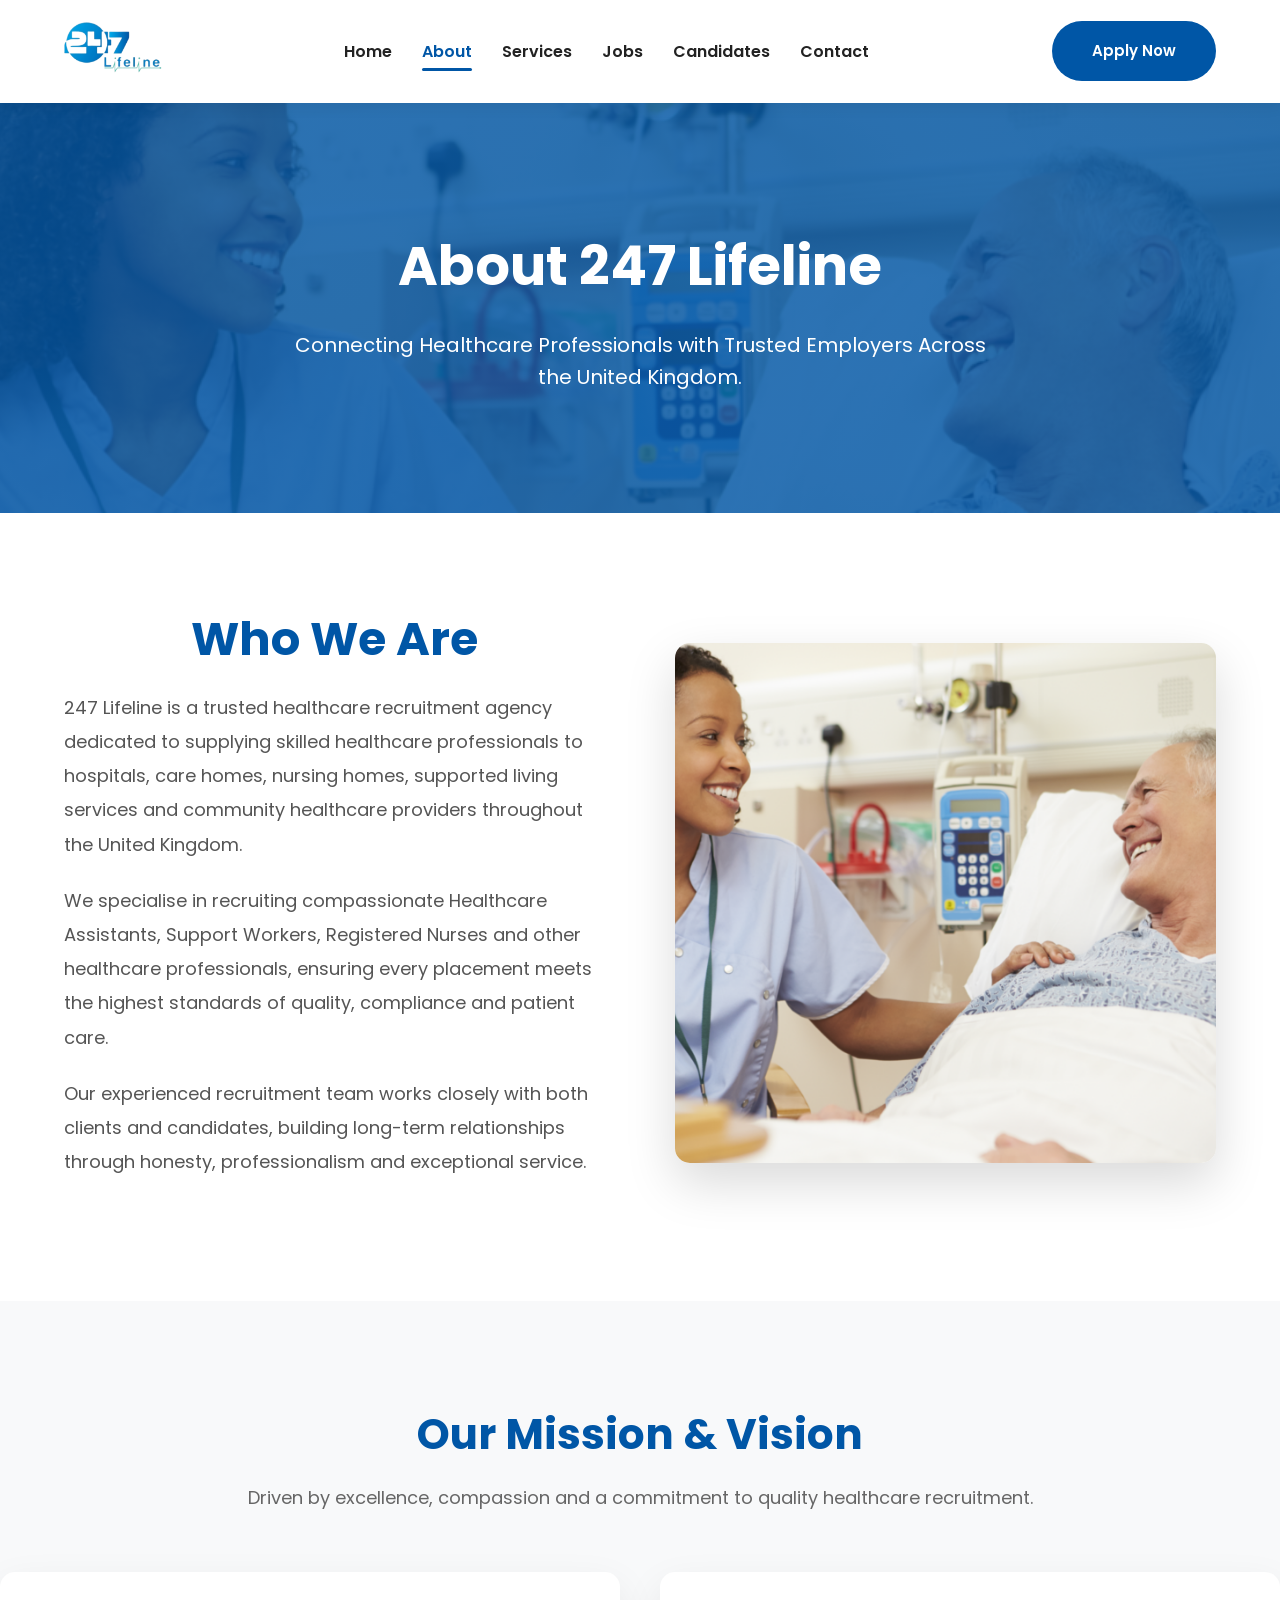
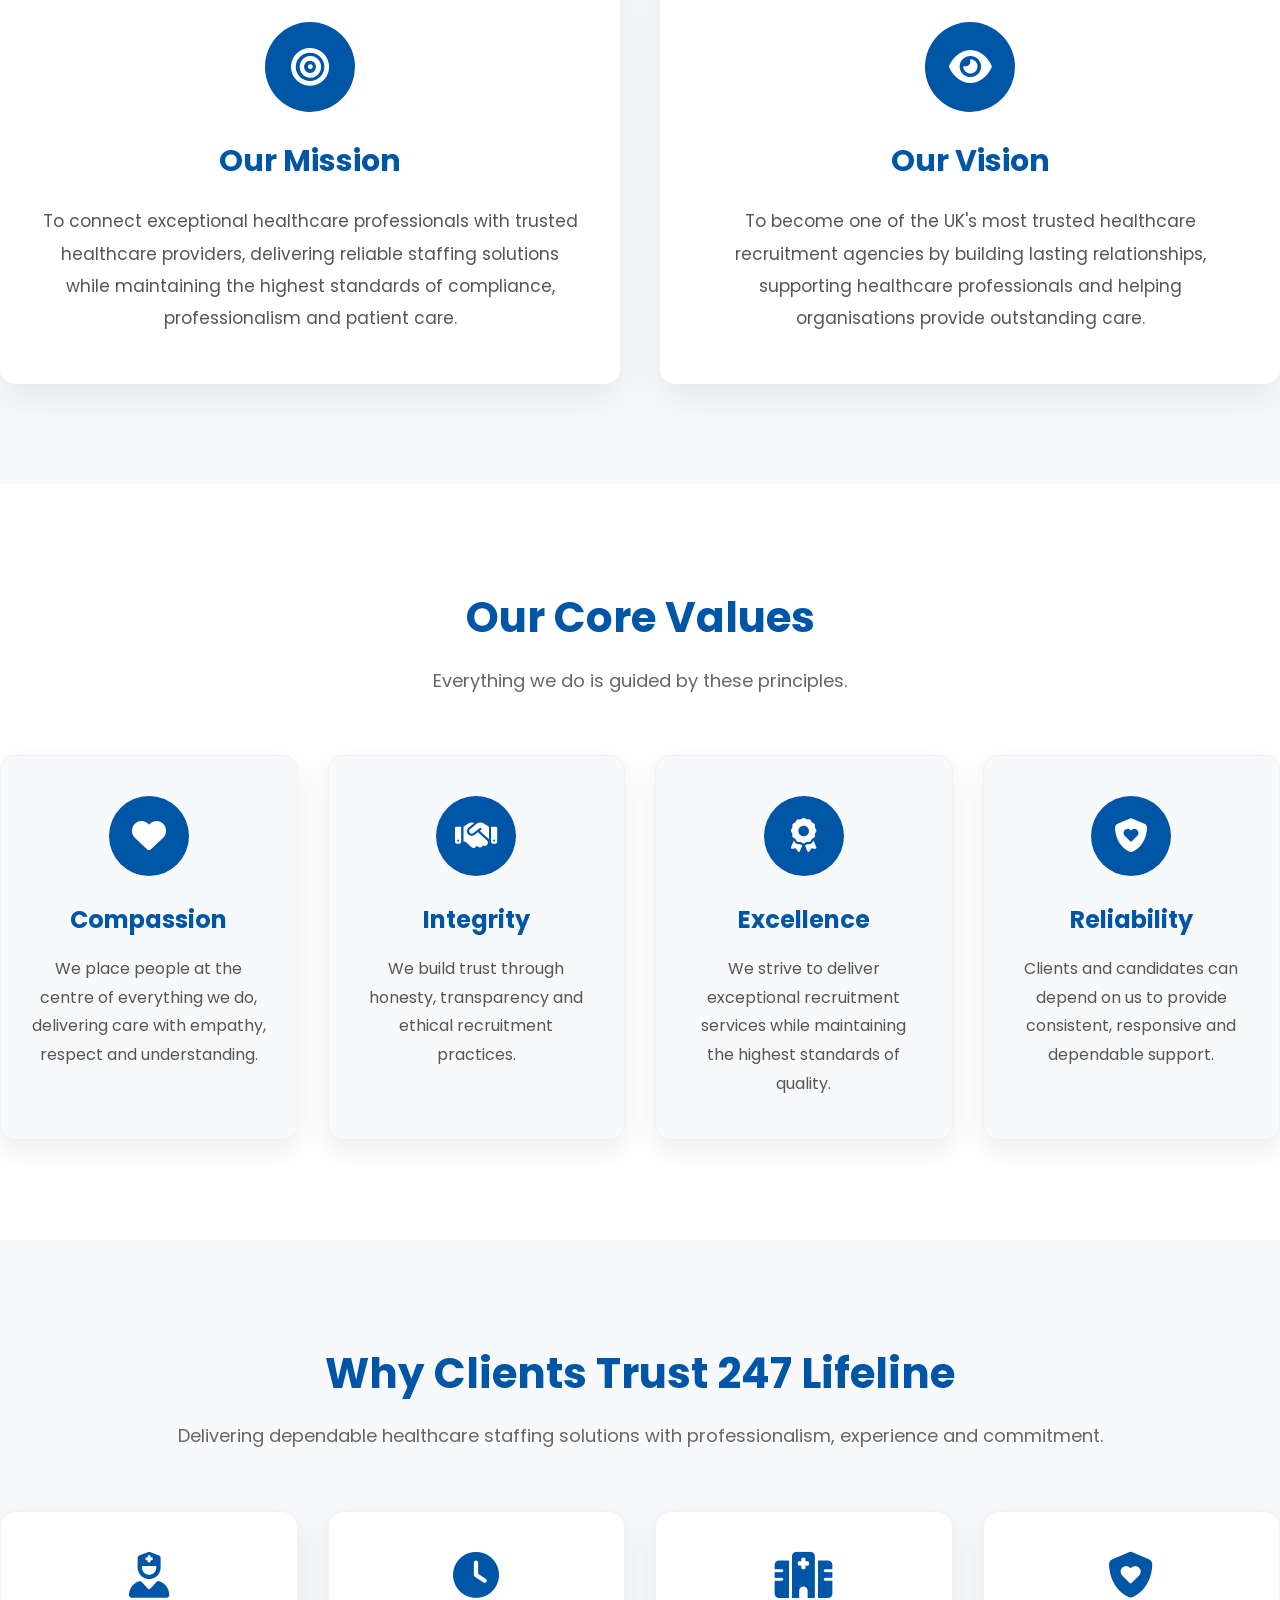
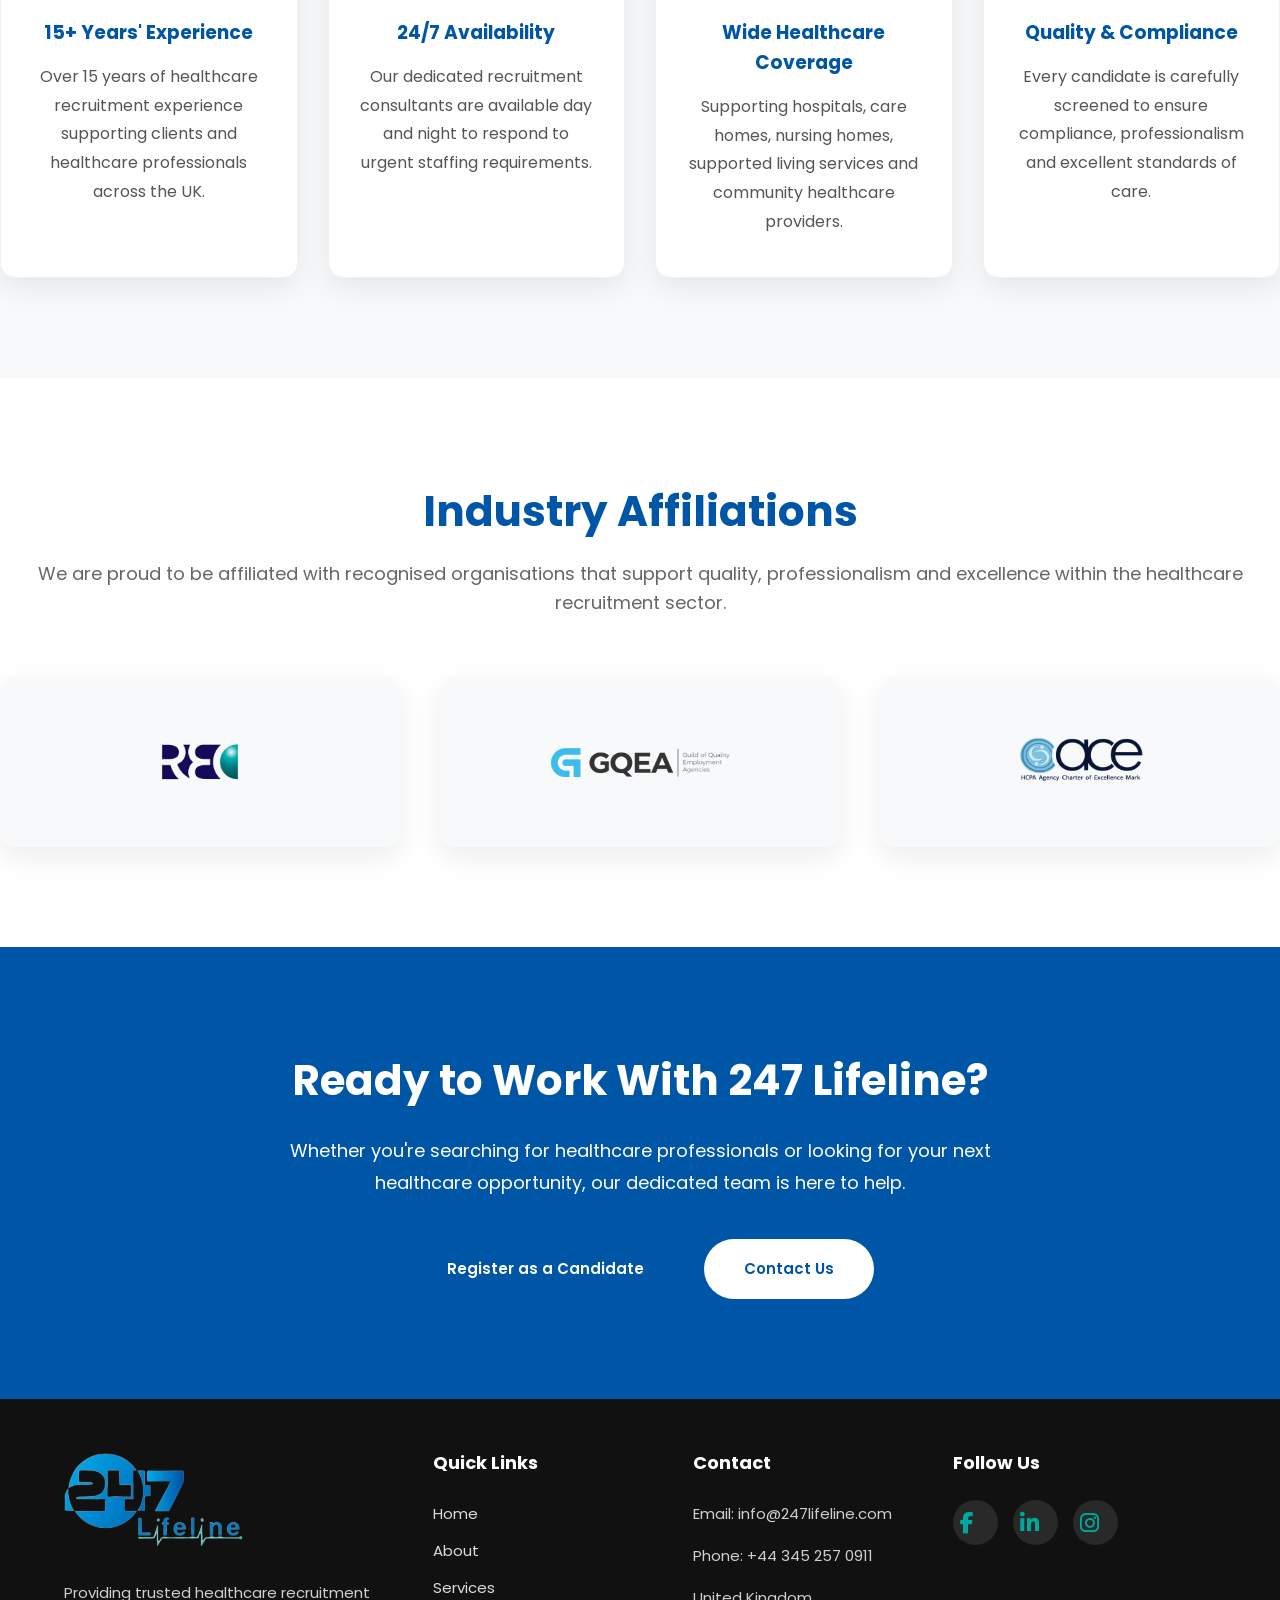
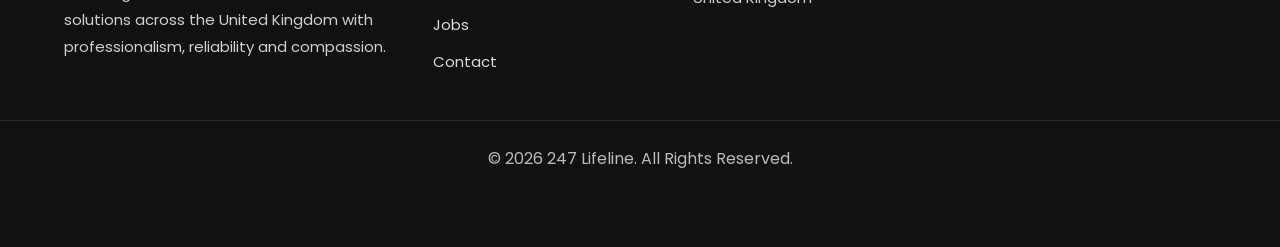
==== about.html @ 31c0582e "Load navigation and scroll animations on About page" ====
<!DOCTYPE html>
<html lang="en">

<head>

    <meta charset="UTF-8">

    <meta name="viewport" content="width=device-width, initial-scale=1.0">

    <title>About Us | 247 Lifeline</title>

    <link rel="preconnect" href="https://fonts.googleapis.com">

    <link rel="preconnect" href="https://fonts.gstatic.com" crossorigin>

    <link href="https://fonts.googleapis.com/css2?family=Poppins:wght@300;400;500;600;700;800&display=swap" rel="stylesheet">

    <link rel="stylesheet"
    href="https://cdnjs.cloudflare.com/ajax/libs/font-awesome/6.7.2/css/all.min.css">

    <link rel="stylesheet" href="CSS/style.css">

</head>

<body>

<header>

    <nav class="navbar">

        <div class="logo">
            <a href="index.html">
                <img src="Images/247 Lifeline logo.png" alt="247 Lifeline Logo">
            </a>
        </div>

        <ul class="nav-links">

    <li><a href="index.html">Home</a></li>

    <li><a href="about.html" class="active">About</a></li>

    <li><a href="services.html">Services</a></li>

    <li><a href="jobs.html">Jobs</a></li>

    <li><a href="candidate-registration.html">Candidates</a></li>

    <li><a href="contact.html">Contact</a></li>

</ul>

        <a href="candidate-registration.html" class="btn">

            Apply Now

        </a>

    </nav>

</header>
<!-- PAGE BANNER -->

    <section class="page-banner about-fixed-banner">

        <div class="container">

            <h1 class="reveal-text">About 247 Lifeline</h1>

<p class="reveal-text">
    Connecting Healthcare Professionals with Trusted Employers Across the United Kingdom.
</p>

        </div>

    </section>
    <!-- ==========================================
     WHO WE ARE
========================================== -->

<section id="who-we-are">

    <div class="container about-container">

        <div class="about-text reveal-left">

            <h2 class="section-title reveal-text">Who We Are</h2>

            <p>

                247 Lifeline is a trusted healthcare recruitment agency dedicated to supplying skilled healthcare professionals to hospitals, care homes, nursing homes, supported living services and community healthcare providers throughout the United Kingdom.

            </p>

            <p>

                We specialise in recruiting compassionate Healthcare Assistants, Support Workers, Registered Nurses and other healthcare professionals, ensuring every placement meets the highest standards of quality, compliance and patient care.

            </p>

            <p>

                Our experienced recruitment team works closely with both clients and candidates, building long-term relationships through honesty, professionalism and exceptional service.

            </p>

        </div>

        <div class="about-image reveal-right">

            <img src="Images/about.jpg" alt="Healthcare Team">

        </div>

    </div>

</section>
<!-- ==========================================
     MISSION & VISION
========================================== -->

<section id="mission-vision">

    <div class="container">

        <h2 class="section-title reveal-text">Our Mission & Vision</h2>

        <p class="section-subtitle">

            Driven by excellence, compassion and a commitment to quality healthcare recruitment.

        </p>

        <div class="mission-grid">

            <div class="mission-card reveal-card">

                <div class="mission-icon">
                    <i class="fa-solid fa-bullseye"></i>
                </div>

                <h3>Our Mission</h3>

                <p>

                    To connect exceptional healthcare professionals with trusted healthcare providers, delivering reliable staffing solutions while maintaining the highest standards of compliance, professionalism and patient care.

                </p>

            </div>

            <div class="mission-card reveal-card">

                <div class="mission-icon">
                    <i class="fa-solid fa-eye"></i>
                </div>

                <h3>Our Vision</h3>

                <p>

                    To become one of the UK's most trusted healthcare recruitment agencies by building lasting relationships, supporting healthcare professionals and helping organisations provide outstanding care.

                </p>

            </div>

        </div>

    </div>

</section>
<!-- ==========================================
     CORE VALUES
========================================== -->

<section id="core-values">

    <div class="container">

        <h2 class="section-title reveal-text">Our Core Values</h2>

        <p class="section-subtitle reveal-text">

            Everything we do is guided by these principles.

        </p>

        <div class="values-grid">

            <div class="value-card reveal-card">

                <div class="value-icon">
                    <i class="fa-solid fa-heart"></i>
                </div>

                <h3>Compassion</h3>

                <p>

                    We place people at the centre of everything we do, delivering care with empathy, respect and understanding.

                </p>

            </div>

            <div class="value-card reveal-card">

                <div class="value-icon">
                    <i class="fa-solid fa-handshake"></i>
                </div>

                <h3>Integrity</h3>

                <p>

                    We build trust through honesty, transparency and ethical recruitment practices.

                </p>

            </div>

            <div class="value-card reveal-card">

                <div class="value-icon">
                    <i class="fa-solid fa-award"></i>
                </div>

                <h3>Excellence</h3>

                <p>

                    We strive to deliver exceptional recruitment services while maintaining the highest standards of quality.

                </p>

            </div>

            <div class="value-card reveal-card">

                <div class="value-icon">
                    <i class="fa-solid fa-shield-heart"></i>
                </div>

                <h3>Reliability</h3>

                <p>

                    Clients and candidates can depend on us to provide consistent, responsive and dependable support.

                </p>

            </div>

        </div>

    </div>

</section>
<!-- ==========================================
     WHY CLIENTS TRUST US
========================================== -->

<section id="why-trust-us">

    <div class="container">

        <h2 class="section-title reveal-text">

            Why Clients Trust 247 Lifeline

        </h2>

        <p class="section-subtitle reveal-text">

            Delivering dependable healthcare staffing solutions with professionalism, experience and commitment.

        </p>

        <div class="trust-grid">

            <div class="trust-card reveal-card">

                <i class="fa-solid fa-user-nurse"></i>

                <h3>15+ Years' Experience</h3>

                <p>

                    Over 15 years of healthcare recruitment experience supporting clients and healthcare professionals across the UK.

                </p>

            </div>

            <div class="trust-card reveal-card">

                <i class="fa-solid fa-clock"></i>

                <h3>24/7 Availability</h3>

                <p>

                    Our dedicated recruitment consultants are available day and night to respond to urgent staffing requirements.

                </p>

            </div>

            <div class="trust-card reveal-card">

                <i class="fa-solid fa-hospital"></i>

                <h3>Wide Healthcare Coverage</h3>

                <p>

                    Supporting hospitals, care homes, nursing homes, supported living services and community healthcare providers.

                </p>

            </div>

            <div class="trust-card reveal-card">

                <i class="fa-solid fa-shield-heart"></i>

                <h3>Quality & Compliance</h3>

                <p>

                    Every candidate is carefully screened to ensure compliance, professionalism and excellent standards of care.

                </p>

            </div>

        </div>

    </div>

</section>
<!-- ==========================================
     INDUSTRY AFFILIATIONS
========================================== -->

<section id="affiliations">

    <div class="container">

        <h2 class="section-title reveal-text">

            Industry Affiliations

        </h2>

        <p class="section-subtitle">

            We are proud to be affiliated with recognised organisations that support quality, professionalism and excellence within the healthcare recruitment sector.

        </p>

        <div class="affiliation-grid">

            <div class="affiliation-card reveal-card">

                <img src="Images/affiliations/reco.png" alt="RECO">

            </div>

            <div class="affiliation-card reveal-card">

                <img src="Images/affiliations/gqea.png" alt="GQEA">

            </div>

            <div class="affiliation-card reveal-card">

                <img src="Images/affiliations/ace.png" alt="HCPA ACE">

            </div>

        </div>

    </div>

</section>
<!-- ==========================================
     CALL TO ACTION
========================================== -->

<section id="about-cta">

    <div class="container">

        <h2>

            Ready to Work With 247 Lifeline?

        </h2>

        <p>

            Whether you're searching for healthcare professionals or looking for your next healthcare opportunity, our dedicated team is here to help.

        </p>

        <div class="cta-buttons">

            <a href="candidate-registration.html" class="btn">

                Register as a Candidate

            </a>

            <a href="contact.html" class="btn btn-secondary">

                Contact Us

            </a>

        </div>

    </div>

</section>
<!-- ==========================================
     FOOTER
========================================== -->

<footer>

    <div class="container footer-grid">

        <div>

            <img src="Images/247 Lifeline logo.png"
                 alt="247 Lifeline Logo"
                 class="footer-logo">

            <p>

                Providing trusted healthcare recruitment solutions across the United Kingdom with professionalism, reliability and compassion.

            </p>

        </div>

        <div>

            <h3>Quick Links</h3>

            <ul>

                <li><a href="index.html">Home</a></li>

                <li><a href="about.html">About</a></li>

                <li><a href="services.html">Services</a></li>

                <li><a href="jobs.html">Jobs</a></li>

                <li><a href="contact.html">Contact</a></li>

            </ul>

        </div>

        <div>

            <h3>Contact</h3>

            <p>Email: info@247lifeline.com</p>

            <p>Phone: +44 345 257 0911</p>

            <p>United Kingdom</p>

        </div>

        <div>

            <h3>Follow Us</h3>

            <div class="social-links">

                <a href="#"><i class="fab fa-facebook-f"></i></a>

                <a href="#"><i class="fab fa-linkedin-in"></i></a>

                <a href="#"><i class="fab fa-instagram"></i></a>

            </div>

        </div>

    </div>

    <div class="copyright">

        © 2026 247 Lifeline. All Rights Reserved.

    </div>

</footer>

<script src="JS/main.js"></script>
<script src="JS/scroll-animation.js"></script>

</body>

</html>
---- CSS/style.css ----
/* ==========================================
   COLOUR VARIABLES
========================================== */

:root {

    --primary: #0056A6;

    --secondary: #00A99D;

    --dark: #222222;

    --text: #555555;

    --light: #f8f9fa;

    --white: #ffffff;

}/* ===========================
   RESET
=========================== */

*{
    margin:0;
    padding:0;
    box-sizing:border-box;
}

body {

    font-family: 'Poppins', sans-serif;

    background: var(--light);

    color: var(--dark);

    line-height: 1.6;

}

a{

    text-decoration:none;

}

ul{

    list-style:none;

}

img{

    max-width:100%;

}
*{

    transition:
        background .25s,
        color .25s,
        border-color .25s;

}
/* ==========================================
   NAVIGATION
========================================== */

header{

    position:sticky;

    top:0;

    left:0;

    width:100%;

    background:white;

    z-index:9999;

    box-shadow:0 2px 15px rgba(0,0,0,.08);

}

.navbar{

    width:90%;
    max-width:1200px;
    margin:auto;

    display:flex;
    align-items:center;

    padding:20px 0;

}

.logo img {
    height: 55px;
    width: auto;
}
.menu-toggle{
    display:none;
    width:44px;
    height:44px;
    padding:8px;
    border:none;
    background:transparent;
    cursor:pointer;
}

.menu-toggle span{
    display:block;
    width:100%;
    height:3px;
    margin:6px 0;
    background:var(--primary);
    border-radius:20px;
    transition:.3s;
}

.nav-links{

    display:flex;
    gap:30px;

    list-style:none;

    margin-left:auto;
    margin-right:auto;

}

.nav-links a{

    position:relative;

    text-decoration:none;

    color:var(--dark);

    font-weight:600;

    transition:.3s;

}.nav-links a::after{

    content:"";

    position:absolute;

    left:0;

    bottom:-8px;

    width:0;

    height:3px;

    background:var(--primary);

    transition:.3s;

    border-radius:20px;

}

.nav-links a:hover::after{

    width:100%;

}

.nav-links a:hover{

    color:var(--primary);

}

.btn{

    display:inline-flex;

    align-items:center;

    justify-content:center;

    gap:8px;

    background:var(--primary);

    color:#fff;

    padding:18px 40px;

    min-width:150px;

    border:none;

    border-radius:50px;

    font-size:15px;

    font-weight:600;

    cursor:pointer;

    transition:.3s ease;

}

.btn:hover{

    transform:translateY(-3px);

    box-shadow:0 10px 20px rgba(0,0,0,.15);

}

.btn:hover {
    background: #003f7d;
}

/* Secondary Button */
.btn-secondary {
    background: white;
    color: #0056A6;
}

.btn-secondary:hover {
    background: #f2f2f2;
}

/* ==========================================
   HERO SLIDER
========================================== */

#hero{

    position:relative;

    height:90vh;

    overflow:hidden;

    display:flex;

    justify-content:center;

    align-items:center;

    text-align:center;

}

.hero-slider{

    position:absolute;

    inset:0;

}

.slide{

    position:absolute;

    inset:0;

    background-size:cover;

    background-position:center;

    opacity:0;

    transition:opacity 2s ease-in-out;

    transform:scale(1);

    animation:zoom 20s linear infinite;

}

.slide.active{

    opacity:1;

}

.hero-overlay{

    position:absolute;

    inset:0;

    background:rgba(0,86,166,.65);

    z-index:1;

}

.hero-content{
    position:relative;
    z-index:2;
    color:white;
    width:min(92%,1100px);
    text-align:center;
}
.hero-content p{

    max-width:760px;

    margin:0 auto 45px;

    font-size:1.35rem;

    line-height:1.8;

    color:rgba(255,255,255,.95);

    font-weight:400;

}

.hero-content h1{

    font-size:clamp(3.2rem,6vw,5.5rem);

    font-weight:800;

    line-height:1.08;

    letter-spacing:-2px;

    max-width:950px;

    margin:0 auto 28px;

    text-shadow:0 5px 20px rgba(0,0,0,.25);

}

@keyframes zoom{

    from{

        transform:scale(1);

    }

    to{

        transform:scale(1.08);

    }

}
/* ==========================================
   ABOUT SECTION
========================================== */

#about {

    padding: 100px 0;

    background: white;

}

.about-container{
    width:90%;
    max-width:1200px;
    margin:0 auto;

    display:grid;
    grid-template-columns:0.9fr 1.1fr;
    align-items:center;
    gap:70px;
}

.about-text{
    max-width:560px;
}

.about-text h2{
    font-size:clamp(2.4rem,4vw,3.5rem);
    line-height:1.15;
    margin-bottom:24px;
}

.about-text p{
    font-size:17px;
    line-height:1.85;
    margin-bottom:18px;
    color:var(--text);
}

.about-list{
    display:grid;
    grid-template-columns:1fr 1fr;
    gap:12px 24px;
    margin:28px 0 34px;
}

.about-list li{
    font-size:16px;
    margin:0;
}

.about-image img{
    width:100%;
    min-height:520px;
    object-fit:cover;
    border-radius:20px;
}

.about-text h2 {

    font-size: 42px;

    color: #0056A6;

    margin-bottom: 25px;

}

.about-text p {

    margin-bottom: 20px;

    font-size: 18px;

}

.about-list {

    margin: 30px 0;

}

.about-list li {

    margin-bottom: 15px;

    font-size: 18px;

}

.about-image {

    flex: 1;

}

.about-image img {

    width: 100%;

    border-radius: 12px;

    box-shadow: 0 10px 30px rgba(0,0,0,.15);

}section{

    padding:90px 0;

}
/* ==========================================
   SERVICES SECTION
========================================== */

#services {
    padding: 100px 0;
    background: #f8f9fa;
}

.section-title {
    text-align: center;
    font-size: 42px;
    color: #0056A6;
    margin-bottom: 15px;
}

.section-subtitle {
    text-align: center;
    margin-bottom: 60px;
    font-size: 18px;
    color: #666;
}

.services-grid {
    display: grid;
    grid-template-columns: repeat(3, 1fr);
    gap: 30px;
}

.service-card {
    background: white;
    padding: 40px 30px;
    border-radius: 12px;
    text-align: center;
    transition: .3s;
    box-shadow: 0 10px 30px rgba(0,0,0,.08);
}

.service-card:hover {
    transform: translateY(-8px);
    box-shadow: 0 20px 40px rgba(0,0,0,.15);
}

.service-icon {

    font-size: 48px;

    color: var(--primary);

    margin-bottom: 25px;

}

.service-card h3 {
    margin-bottom: 15px;
    color: #0056A6;
}

.service-card p {
    color: #666;
    line-height: 1.7;
}section{

    padding:90px 0;

}
/* ==========================================
   WHY CHOOSE US
========================================== */

#why-us {

    padding:100px 0;

    background-image:
        linear-gradient(
            rgba(0,86,166,.82),
            rgba(0,86,166,.82)
        ),
        url("../Images/hero5.jpg");

    background-size:cover;
    background-position:center;
    background-repeat:no-repeat;
    background-attachment:fixed;

}

.why-grid {

    display: grid;

    grid-template-columns: repeat(4, 1fr);

    gap: 40px;

}

.why-card {

    background: #f8f9fa;

    padding: 40px 30px;

    border-radius: 12px;

    text-align: center;

    transition: .3s;

}

.why-card:hover {

    transform: translateY(-8px);

    box-shadow: 0 10px 30px rgba(0,0,0,.10);

}

.why-icon {

    font-size: 45px;

    color: var(--primary);

    margin-bottom: 25px;

}

.why-card h3 {

    margin-bottom: 15px;

    color: #0056A6;

}

.why-card p {

    color: #666;

    line-height: 1.7;

}/* ==========================================
   LATEST JOBS
========================================== */

#jobs {

    padding: 120px 0;

    background: var(--light);

}

.jobs-grid {

    display: grid;

    grid-template-columns: repeat(3, 1fr);

    gap: 30px;

    margin-top: 60px;

}

.job-card {

    background: var(--white);

    padding: 35px;

    border-radius: 15px;

    box-shadow: 0 10px 30px rgba(248, 247, 247, 0.08);

    transition: .3s;

    display:flex;

    flex-direction:column;

    justify-content:space-between;

}

.job-card:hover {

    transform: translateY(-10px);

    box-shadow: 0 20px 40px rgba(0,0,0,.15);

}

.job-header {

    display: flex;

    justify-content: space-between;

    align-items: center;

    margin-bottom: 20px;

}

.job-header h3 {

    color: var(--primary);

}

.salary {

    background: var(--primary);

    color: white;

    padding: 8px 15px;

    border-radius: 30px;

    font-size: 14px;

    font-weight: 600;

}

.job-card p {

    margin: 15px 0;

    color: var(--text);

}

.job-card i {

    color: var(--primary);

    margin-right: 10px;

}

.job-card .btn {

    margin-top: 20px;

    display: inline-block;

}

.view-jobs {

    text-align: center;

    margin-top: 60px;

}/* ==========================================
   FOOTER
========================================== */

footer {

    background: #0B1F3A;

    color: white;

    padding-top: 80px;

}

.footer-grid {

    display: grid;

    grid-template-columns: 2fr 1fr 1fr 1fr;

    gap: 50px;

}

.footer-logo {

    width: 180px;

    margin-bottom: 20px;

}

.footer-grid h3 {

    margin-bottom: 20px;

    color: white;

}

.footer-grid p,
.footer-grid li {

    margin-bottom: 15px;

    color: rgba(255,255,255,.8);

}

.footer-grid ul {

    padding: 0;

}

.footer-grid a {

    color: rgba(255,255,255,.8);

    transition: .3s;

}

.footer-grid a:hover {

    color: white;

}

.footer-grid i {

    color: var(--secondary);

    margin-right: 10px;

}

.footer-bottom {

    margin-top: 60px;

    padding: 25px;

    text-align: center;

    border-top: 1px solid rgba(255,255,255,.15);

}/* ==========================================
   PAGE HEADER
========================================== */

.page-header{

    background:linear-gradient(
        rgba(0,86,166,.90),
        rgba(0,86,166,.90)
    ),
    url("../Images/hero.jpg");

    background-size:cover;

    background-position:center;

    color:white;

    text-align:center;

    padding:120px 0;

}

.page-header h1{

    font-size:54px;

    margin-bottom:20px;

}

.page-header p{

    font-size:20px;

}.required {

    color: red;

}
/* ==========================================
   RECRUITMENT PROCESS
========================================== */

#process{

    padding:100px 0;

    background-image:
        linear-gradient(
            rgba(0,86,166,.82),
            rgba(0,86,166,.82)
        ),
        url("../Images/hero4.jpg");

    background-size:cover;
    background-position:center;
    background-repeat:no-repeat;
    background-attachment:fixed;

}

.process-grid{

    display:grid;

    grid-template-columns:repeat(4,1fr);

    gap:30px;

    margin-top:35px;

}

.process-card{

    position:relative;

    background:#fff;

    padding:40px 30px;

    text-align:center;

    border-radius:15px;

    box-shadow:0 10px 30px rgba(0,0,0,.08);

    transition:.3s;

}

.process-card:hover{

    transform:translateY(-10px);

}

.process-number{

    width:50px;

    height:50px;

    background:var(--primary);

    color:white;

    border-radius:50%;

    display:flex;

    align-items:center;

    justify-content:center;

    font-weight:bold;

    margin:0 auto 20px;

}

.process-icon{

    font-size:50px;

    color:var(--primary);

    margin-bottom:20px;

}

.process-card h3{

    color:var(--primary);

    margin-bottom:15px;

}

.process-card p{

    color:#666;

    line-height:1.8;

}/* ==========================================
   COMPANY STATS
========================================== */

#stats{

    padding:100px 0;

    background:var(--primary);

}

.stats-grid{

    display:grid;

    grid-template-columns:repeat(4,1fr);

    gap:30px;

}

.stat-card{

    text-align:center;

    color:white;

}

.stat-icon{

    font-size:50px;

    margin-bottom:20px;

}

.stat-card h2{

    font-size:52px;

    margin-bottom:10px;

    font-weight:700;

}

.stat-card p{

    font-size:18px;

    opacity:.9;

}
/* ==========================================
   TESTIMONIALS
========================================== */


#testimonials{

    padding:100px 0;

    background:#eaf5ff;

}



.testimonial-grid{

    display:grid;

    grid-template-columns:repeat(3,1fr);

    gap:30px;

    margin-top:35px;

}



.testimonial-card{

    background:white;

    padding:40px 35px;

    border-radius:15px;

    box-shadow:0 10px 30px rgba(0,0,0,.08);

    position:relative;

}



.quote-icon{

    width:45px;

    height:45px;

    background:var(--primary);

    color:white;

    border-radius:50%;

    display:flex;

    align-items:center;

    justify-content:center;

    margin-bottom:25px;

}



.testimonial-card p{

    font-size:16px;

    color:#555;

    line-height:1.8;

    font-style:italic;

    margin-bottom:30px;

}



.testimonial-card h3{

    color:var(--primary);

    margin-bottom:5px;

}



.testimonial-card span{

    color:#777;

}
/* ==========================================
   TRUSTED PARTNERS
========================================== */

#partners{

    padding:100px 0;

    background:white;

}

.partners-grid{

    display:grid;

    grid-template-columns:repeat(3,1fr);

    gap:40px;

    align-items:center;

    margin-top:35px;

}

.partners-grid img{

    width:100%;

    max-height:90px;

    object-fit:contain;

    filter:grayscale(100%);

    opacity:.75;

    transition:.3s;

}

.partners-grid img:hover{

    filter:none;

    opacity:1;

    transform:scale(1.08);

}
/* ==========================================
   FAQ
========================================== */

#faq{

    padding:100px 0;

    background:#f8f9fa;

}

.faq-container{

    max-width:900px;

    margin:60px auto 0;

}

.faq-item{

    background:white;

    margin-bottom:20px;

    border-radius:10px;

    overflow:hidden;

    box-shadow:0 5px 20px rgba(0,0,0,.08);

}

.faq-question{

    width:100%;

    background:white;

    border:none;

    padding:25px;

    font-size:18px;

    font-weight:600;

    display:flex;

    justify-content:space-between;

    align-items:center;

    cursor:pointer;

}

.faq-question span{

    font-size:30px;

    color:var(--primary);

}




/* ==========================================
   CALL TO ACTION
========================================== */

#cta{

    position:relative;

    overflow:hidden;

    padding:120px 0;

    background-image:
        linear-gradient(
            rgba(0,86,166,.82),
            rgba(0,86,166,.82)
        ),
        url("../Images/hero2.jpg");

    background-size:cover;

    background-position:center;

    background-repeat:no-repeat;

    background-attachment:fixed;

}

.cta-box{

    max-width:900px;

    margin:auto;

    text-align:center;

    color:white;

    padding:70px 60px;

    background:rgba(255,255,255,.08);

    backdrop-filter:blur(12px);

    border:1px solid rgba(255,255,255,.15);

    border-radius:25px;

    box-shadow:0 20px 60px rgba(0,0,0,.20);

}

.cta-box h2{

    font-size:48px;

    margin-bottom:20px;

}

.cta-box p{

    font-size:20px;

    margin-bottom:40px;

    line-height:1.8;

}

.cta-buttons{

    display:flex;

    justify-content:center;

    gap:20px;

    flex-wrap:wrap;

}

#cta .btn{

    min-width:220px;

    text-align:center;

}

#cta .btn-secondary{

    background:white;

    color:var(--primary);

}

#cta .btn-secondary:hover{

    background:#f2f2f2;

}
/* ==========================================
   ABOUT HERO
========================================== */

#about-hero{

    height:55vh;

    display:flex;

    align-items:center;

    justify-content:center;

    text-align:center;

    color:white;

    background:

    linear-gradient(

    rgba(0,86,166,.82),

    rgba(0,86,166,.82)

    ),

    url("../Images/about.jpg");

    background-size:cover;

    background-position:center;

}

.about-hero-content{

    max-width:800px;

}

.about-hero-content h1{

    font-size:60px;

    margin-bottom:20px;

}

.about-hero-content p{

    font-size:22px;

}
/* ==========================================
   PAGE BANNER
========================================== */

.page-banner{

    background:linear-gradient(
        rgba(0,86,166,.85),
        rgba(0,86,166,.85)
    ),
    url("../Images/hero.jpg");

    background-size:cover;

    background-position:center;

    color:white;

    text-align:center;

    padding:120px 20px;

}

.page-banner h1{

    font-size:54px;

    margin-bottom:20px;

}

.page-banner p{

    font-size:20px;

    max-width:700px;

    margin:auto;

}
/* ==========================================
   WHO WE ARE
========================================== */

#who-we-are{

    padding:100px 0;

    background:white;

}

#who-we-are .about-container{

    display:flex;

    align-items:center;

    justify-content:space-between;

    gap:70px;

}

#who-we-are .about-text{

    flex:1;

}

#who-we-are h2{

    font-size:46px;

    color:var(--primary);

    margin-bottom:25px;

}

#who-we-are p{

    font-size:18px;

    color:var(--text);

    margin-bottom:22px;

    line-height:1.9;

}

#who-we-are .about-image{

    flex:1;

}

#who-we-are img{

    width:100%;

    border-radius:15px;

    box-shadow:0 20px 50px rgba(0,0,0,.15);

}
/* ==========================================
   MISSION & VISION
========================================== */

#mission-vision{

    padding:100px 0;

    background:var(--light);

}

.mission-grid{

    display:grid;

    grid-template-columns:repeat(auto-fit,minmax(320px,1fr));

    gap:40px;

    margin-top:35px;

}

.mission-card{

    background:white;

    padding:50px 40px;

    border-radius:15px;

    text-align:center;

    box-shadow:0 15px 40px rgba(0,0,0,.08);

    transition:.3s;

}

.mission-card:hover{

    transform:translateY(-8px);

}

.mission-icon{

    width:90px;

    height:90px;

    margin:auto;

    border-radius:50%;

    background:var(--primary);

    color:white;

    display:flex;

    justify-content:center;

    align-items:center;

    font-size:38px;

    margin-bottom:25px;

}

.mission-card h3{

    color:var(--primary);

    margin-bottom:20px;

    font-size:30px;

}

.mission-card p{

    color:var(--text);

    line-height:1.9;

    font-size:17px;

}
/* ==========================================
   CORE VALUES
========================================== */

#core-values{

    padding:100px 0;

    background:white;

}

.values-grid{

    display:grid;

    grid-template-columns:repeat(4,1fr);

    gap:30px;

    margin-top:35px;

}

.value-card{

    background:var(--light);

    padding:40px 30px;

    border-radius:15px;

    text-align:center;

    transition:.3s;

    box-shadow:0 10px 30px rgba(0,0,0,.08);

}

.value-card:hover{

    transform:translateY(-10px);

    box-shadow:0 20px 40px rgba(0,0,0,.12);

}

.value-icon{

    width:80px;

    height:80px;

    margin:auto;

    margin-bottom:25px;

    border-radius:50%;

    background:var(--primary);

    color:white;

    display:flex;

    justify-content:center;

    align-items:center;

    font-size:34px;

}

.value-card h3{

    color:var(--primary);

    margin-bottom:15px;

    font-size:24px;

}

.value-card p{

    color:var(--text);

    line-height:1.8;

}
/* ==========================================
   WHY CLIENTS TRUST US
========================================== */

#why-trust-us{

    padding:100px 0;

    background:var(--light);

}

.trust-grid{

    display:grid;

    grid-template-columns:repeat(4,1fr);

    gap:30px;

    margin-top:35px;

}

.trust-card{

    background:white;

    padding:40px 30px;

    border-radius:15px;

    text-align:center;

    box-shadow:0 10px 30px rgba(0,0,0,.08);

    transition:.3s;

}

.trust-card:hover{

    transform:translateY(-10px);

}

.trust-card i{

    font-size:46px;

    color:var(--primary);

    margin-bottom:20px;

}

.trust-card h3{

    color:var(--primary);

    margin-bottom:15px;

}

.trust-card p{

    color:var(--text);

    line-height:1.8;

}
.service-card,
.job-card,
.value-card,
.trust-card,
.testimonial-card,
.process-card{

    border:1px solid #eef2f7;

}
.fade-up{

    animation:fadeUp .6s ease;

}

@keyframes fadeUp{

    from{

        opacity:0;

        transform:translateY(25px);

    }

    to{

        opacity:1;

        transform:translateY(0);

    }

}
/* ==========================================
   INDUSTRY AFFILIATIONS
========================================== */

#affiliations{

    padding:100px 0;

    background:white;

}

.affiliation-grid{

    display:grid;

    grid-template-columns:repeat(3,1fr);

    gap:40px;

    margin-top:35px;

}

.affiliation-card{

    background:var(--light);

    border-radius:15px;

    padding:40px;

    display:flex;

    justify-content:center;

    align-items:center;

    transition:.3s;

    box-shadow:0 10px 30px rgba(0,0,0,.08);

}

.affiliation-card:hover{

    transform:translateY(-8px);

}

.affiliation-card img{

    max-width:180px;

    max-height:90px;

    object-fit:contain;

}/* ==========================================
   ABOUT CTA
========================================== */

#about-cta{

    padding:100px 0;

    background:var(--primary);

    text-align:center;

    color:white;

}

#about-cta h2{

    font-size:42px;

    margin-bottom:20px;

}

#about-cta p{

    max-width:750px;

    margin:0 auto 40px;

    font-size:18px;

    line-height:1.8;

}

.cta-buttons{

    display:flex;

    justify-content:center;

    gap:20px;

    flex-wrap:wrap;

}

#about-cta .btn-secondary{

    background:white;

    color:var(--primary);

}

#about-cta .btn-secondary:hover{

    background:#f2f2f2;

}/* ==========================================
   FOOTER
========================================== */

footer{

    background:#222;

    color:white;

    padding-top:80px;

}

.footer-grid{
    width:90%;
    max-width:1200px;
    margin:0 auto;

    display:grid;
    grid-template-columns:1.5fr 1fr 1fr 1.2fr;
    gap:40px;

    align-items:start;
}
.site-footer{
    background:#111;
    color:#fff;
    padding:70px 0 0;
}

.footer-grid > div{
    min-width:0;
}

.footer-logo{
    width:150px;
    margin-bottom:22px;
}

.footer-grid h3{
    margin-bottom:22px;
    font-size:18px;
}

.footer-grid p,
.footer-grid li{
    font-size:15px;
    line-height:1.8;
}

.footer-grid ul{
    padding:0;
}

.footer-grid li{
    margin-bottom:10px;
}

.footer-grid a{
    color:rgba(255,255,255,.85);
}

.footer-grid a:hover{
    color:#fff;
}

.footer-grid i{
    color:var(--secondary);
    width:22px;
    margin-right:8px;
}

.footer-bottom{
    margin-top:45px;
    padding:22px 20px;
    text-align:center;
    border-top:1px solid rgba(255,255,255,.12);
    font-size:14px;
}

.footer-logo{

    width:180px;

    margin-bottom:20px;

}

footer h3{

    margin-bottom:20px;

}

footer ul li{

    margin-bottom:12px;

}

footer a{

    color:#ddd;

    transition:.3s;

}

footer a:hover{

    color:white;

}

.social-links{

    display:flex;

    gap:15px;

    font-size:22px;

}

.social-links a{

    width:45px;

    height:45px;

    background:rgba(255,255,255,.1);

    display:flex;

    justify-content:center;

    align-items:center;

    border-radius:50%;

}

.social-links a:hover{

    background:var(--primary);

}

.copyright{

    margin-top:35px;

    padding:25px;

    text-align:center;

    border-top:1px solid rgba(255,255,255,.1);

    color:#bbb;

}/* ==========================================
   TABLET RESPONSIVE
========================================== */

@media (max-width:992px){

    .navbar{

        flex-direction:column;

        gap:20px;

    }

    .nav-links{

        flex-wrap:wrap;

        justify-content:center;

    }

    .hero-content h1{

        font-size:42px;

    }

    .hero-content p{

    max-width:760px;

    margin:0 auto 45px;

    font-size:1.35rem;

    line-height:1.8;

    color:rgba(255,255,255,.95);

    font-weight:400;

}

    .about-container{

        flex-direction:column;

    }

    .services-grid{

        grid-template-columns:repeat(auto-fit,minmax(320px,1fr));

    }

    .why-grid{

        grid-template-columns:repeat(auto-fit,minmax(320px,1fr));

    }

    .jobs-grid{

        grid-template-columns:repeat(auto-fit,minmax(320px,1fr));

    }

    .stats-grid{

        grid-template-columns:repeat(auto-fit,minmax(320px,1fr));

    }

    .testimonial-grid{

        grid-template-columns:1fr;

    }

    .values-grid{

        grid-template-columns:repeat(auto-fit,minmax(320px,1fr));

    }

    .trust-grid{

        grid-template-columns:repeat(auto-fit,minmax(320px,1fr));

    }

    .footer-grid{

        grid-template-columns:repeat(auto-fit,minmax(320px,1fr));

    }

}
/* ==========================================
   MOBILE RESPONSIVE
========================================== */

@media (max-width:768px){

    .hero-content h1{
        font-size:34px;
    }

    .hero-content p{
        max-width:760px;
        margin:0 auto 45px;
        font-size:1.35rem;
        line-height:1.8;
        color:rgba(255,255,255,.95);
        font-weight:400;
    }

    .hero-buttons{
        flex-direction:column;
        display:flex;
        justify-content:center;
        gap:20px;
        margin-top:45px;
        flex-wrap:wrap;
    }

    .hero-buttons .btn{
        padding:18px 42px;
        border-radius:50px;
        font-size:1rem;
        font-weight:600;
    }

    .btn{
        width:100%;
        text-align:center;
    }

    .services-grid,
    .why-grid,
    .jobs-grid,
    .stats-grid,
    .values-grid,
    .trust-grid,
    .affiliation-grid,
    .mission-grid{
        grid-template-columns:1fr;
    }

    .footer-grid{
        grid-template-columns:1fr;
        text-align:left;
    }

    footer p{
        justify-content:flex-start;
    }

    .social-links{
        justify-content:flex-start;
    }

    .about-container{
        grid-template-columns:1fr;
        gap:40px;
    }

    .about-text{
        max-width:none;
    }

    .about-list{
        grid-template-columns:1fr;
    }

    .about-image img{
        min-height:320px;
    }

    #about .btn{
        width:auto;
    }

    .navbar{
        width:90%;
        padding:16px 0;
        display:flex;
        flex-direction:row;
        justify-content:space-between;
        align-items:center;
        gap:15px;
        flex-wrap:wrap;
    }

    .logo img{
        height:48px;
    }

    .menu-toggle{
        display:block;
        margin-left:auto;
    }

    .nav-links{
        display:none;
        width:100%;
        flex-direction:column;
        align-items:center;
        gap:0;
        margin:10px 0 0;
        padding:14px 0;
        background:#fff;
        border-radius:14px;
        box-shadow:0 12px 30px rgba(0,0,0,.10);
    }

    .nav-links.active{
        display:flex;
    }

    .nav-links li{
        width:100%;
    }

    .nav-links a{
        display:block;
        width:100%;
        padding:14px 20px;
        text-align:center;
    }

    .nav-apply{
        display:none;
    }

    .nav-links.active + .nav-apply{
        display:flex;
        width:100%;
        margin-top:10px;
    }

}
footer p{
    display:flex;
    align-items:flex-start;
    gap:10px;
}
/* ==========================================
   SMALL PHONES
========================================== */

@media (max-width:576px){

    .section-title{

        font-size:32px;

    }

    .section-subtitle{

        font-size:16px;

    }

    .hero-content h1{

        font-size:28px;

    }

    .hero-content p{

    max-width:760px;

    margin:0 auto 45px;

    font-size:1.35rem;

    line-height:1.8;

    color:rgba(255,255,255,.95);

    font-weight:400;

}

    .page-banner h1{

        font-size:34px;

    }

    .page-banner p{

        font-size:16px;

    }

}/* ==========================================
   HEALTHCARE PROFESSIONALS
========================================== */

#professionals{

    padding:100px 0;

    background:white;

}

.professionals-grid{

    display:grid;

    grid-template-columns:repeat(auto-fit,minmax(320px,1fr));

    gap:35px;

    margin-top:35px;

}

.professional-card{

    background:var(--light);

    padding:40px;

    border-radius:15px;

    transition:.3s;

    box-shadow:0 10px 30px rgba(0,0,0,.08);

}

.professional-card:hover{

    transform:translateY(-10px);

}

.professional-icon{

    width:80px;

    height:80px;

    background:var(--primary);

    color:white;

    border-radius:50%;

    display:flex;

    justify-content:center;

    align-items:center;

    font-size:34px;

    margin-bottom:25px;

}

.professional-card h3{

    color:var(--primary);

    margin-bottom:20px;

}

.professional-card ul{

    padding-left:20px;

}

.professional-card li{

    margin-bottom:12px;

    color:var(--text);

}/* ==========================================
   WHY PARTNER WITH US
========================================== */

#partner-benefits{

    padding:100px 0;

    background:var(--light);

}

.benefits-grid{

    display:grid;

    grid-template-columns:repeat(3,1fr);

    gap:30px;

    margin-top:35px;

}

.benefit-card{

    background:white;

    padding:40px 30px;

    border-radius:15px;

    text-align:center;

    box-shadow:0 10px 30px rgba(0,0,0,.08);

    transition:.3s;

}

.benefit-card:hover{

    transform:translateY(-10px);

}

.benefit-card i{

    font-size:42px;

    color:var(--primary);

    margin-bottom:20px;

}

.benefit-card h3{

    color:var(--primary);

    margin-bottom:15px;

}

.benefit-card p{

    color:var(--text);

    line-height:1.8;

}/* ==========================================
   FAQ
========================================== */

#faq{

    padding:100px 0;

    background:white;

}

.faq-container{

    max-width:900px;

    margin:60px auto 0;

}

.faq-item{

    margin-bottom:20px;

    border-radius:12px;

    overflow:hidden;

    box-shadow:0 8px 20px rgba(0,0,0,.08);

}

.faq-question{

    width:100%;

    background:var(--primary);

    color:white;

    border:none;

    padding:25px;

    text-align:left;

    font-size:18px;

    cursor:pointer;

    display:flex;

    justify-content:space-between;

    align-items:center;

}

.faq-question span{

    font-size:30px;

    transition:.3s;

}

.faq-answer{

    background:white;

    max-height:0;

    overflow:hidden;

    transition:max-height .4s ease;

}

.faq-answer p{

    padding:25px;

    color:var(--text);

    line-height:1.8;

}
/* ==========================================
   JOB SEARCH
========================================== */

#job-search{

    padding:70px 0;

    background:var(--light);

}

.search-box{

    display:grid;

    grid-template-columns:2.2fr 1fr 1fr 1fr auto;

    gap:20px;

    align-items:center;

    background:white;

    padding:30px;

    border-radius:15px;

    box-shadow:0 10px 30px rgba(0,0,0,.08);

}

.search-box input,
.search-box select{

    padding:16px;

    border:1px solid #ddd;

    border-radius:10px;

    font-size:16px;

    width:100%;

}

.search-box button{

    white-space:nowrap;
    width:170px;

}
/* ==========================================
   FEATURED JOBS
========================================== */

#featured-jobs{

    padding:60px 0;

    background:white;

}

.jobs-grid{

    display:grid;

    grid-template-columns:repeat(auto-fit,minmax(320px,1fr));

    gap:35px;

    margin-top:35px;

}

.job-card{

    background:var(--light);

    padding:25px;

    border-radius:15px;

    box-shadow:0 10px 30px rgba(0,0,0,.08);

    transition:.3s;

}

.job-card:hover{

    transform:translateY(-8px);

}

.job-type{

    display:inline-block;

    background:var(--primary);

    color:white;

    padding:6px 14px;

    border-radius:30px;

    font-size:13px;

    margin-bottom:20px;

}

.job-card h3{

    color:var(--primary);

    margin-bottom:15px;

}

.job-card p{

    margin-bottom:8px;

}

.job-card i{

    color:var(--primary);

    width:20px;

}

.job-card .btn{

    margin-top:18px;

    width:100%;

    text-align:center;

}
/* ==========================================
   JOB CATEGORIES
========================================== */

#job-categories{

    padding:100px 0;

    background:var(--light);

}

.category-grid{

    display:grid;

    grid-template-columns:repeat(3,1fr);

    gap:30px;

    margin-top:35px;

}

.category-card{

    background:white;

    padding:40px 30px;

    border-radius:15px;

    text-align:center;

    box-shadow:0 10px 30px rgba(0,0,0,.08);

    transition:.3s;

}

.category-card:hover{

    transform:translateY(-10px);

}

.category-card i{

    font-size:45px;

    color:var(--primary);

    margin-bottom:20px;

}

.category-card h3{

    color:var(--primary);

    margin-bottom:15px;

}

.category-card p{

    color:var(--text);

    line-height:1.8;

}
/* ==========================================
   WORK SETTINGS
========================================== */

#work-settings{

    padding:100px 0;

    background:white;

}

.settings-grid{

    display:grid;

    grid-template-columns:repeat(4,1fr);

    gap:30px;

    margin-top:35px;

}

.setting-card{

    background:var(--light);

    padding:35px 25px;

    border-radius:15px;

    text-align:center;

    transition:.3s;

    box-shadow:0 10px 30px rgba(0,0,0,.08);

}

.setting-card:hover{

    transform:translateY(-8px);

}

.setting-card i{

    font-size:50px;

    color:var(--primary);

    margin-bottom:20px;

}

.setting-card h3{

    margin-bottom:15px;

    color:var(--primary);

}

.setting-card p{

    line-height:1.8;

    color:var(--text);

}
/* ==========================================
   JOB PROCESS
========================================== */

#job-process{

    padding:100px 0;

    background:var(--light);

}

.process-grid{

    display:grid;

    grid-template-columns:repeat(4,1fr);

    gap:30px;

    margin-top:35px;

}

.process-step{

    background:white;

    padding:35px 25px;

    border-radius:15px;

    text-align:center;

    box-shadow:0 10px 30px rgba(0,0,0,.08);

    transition:.3s;

}

.process-step:hover{

    transform:translateY(-8px);

}

.process-number{

    width:70px;

    height:70px;

    background:var(--primary);

    color:white;

    border-radius:50%;

    display:flex;

    align-items:center;

    justify-content:center;

    margin:0 auto 25px;

    font-size:28px;

    font-weight:700;

}

.process-step h3{

    margin-bottom:15px;

    color:var(--primary);

}

.process-step p{

    line-height:1.8;

    color:var(--text);

}
/* ==========================================
   JOB CTA
========================================== */

#job-cta{

    padding:100px 0;

    background:white;

}

.cta-box{

    background:linear-gradient(135deg,var(--primary),#005eb8);

    color:white;

    text-align:center;

    padding:70px 50px;

    border-radius:20px;

}

.cta-box h2{

    color:white;

    margin-bottom:20px;

}

.cta-box p{

    max-width:700px;

    margin:0 auto 35px;

    line-height:1.8;

}

.cta-box .btn{

    background:white;

    color:var(--primary);

}

.cta-box .btn:hover{

    background:#f5f5f5;

}
/* ==========================================
   CONTACT INFORMATION
========================================== */

#contact-info{

    padding:100px 0;

    background:white;

}

.contact-grid{

    display:grid;

    grid-template-columns:repeat(4,1fr);

    gap:30px;

    margin-top:35px;

}

.contact-card{

    background:var(--light);

    padding:40px 30px;

    border-radius:15px;

    text-align:center;

    box-shadow:0 10px 30px rgba(0,0,0,.08);

    transition:.3s;

}

.contact-card:hover{

    transform:translateY(-8px);

}

.contact-card i{

    font-size:45px;

    color:var(--primary);

    margin-bottom:20px;

}

.contact-card h3{

    color:var(--primary);

    margin-bottom:15px;

}

.contact-card p{

    line-height:1.8;

    color:var(--text);

}
/* ==========================================
   CONTACT FORM
========================================== */

#contact-form{

    padding:100px 0;

    background:var(--light);

}

.contact-form-wrapper{

    display:grid;

    grid-template-columns:1fr 1.2fr;

    gap:60px;

    align-items:start;

}

.contact-text h2{

    color:var(--primary);

    margin-bottom:20px;

}

.contact-text p{

    margin-bottom:30px;

    line-height:1.9;

}

.contact-text ul{

    list-style:none;

}

.contact-text li{

    margin-bottom:18px;

    font-size:17px;

}

.contact-text i{

    color:var(--primary);

    margin-right:10px;

}

.contact-form{

    background:white;

    padding:40px;

    border-radius:20px;

    box-shadow:0 10px 30px rgba(0,0,0,.08);

}

.form-row{

    display:grid;

    grid-template-columns:1fr 1fr;

    gap:20px;

    margin-bottom:20px;

}

.contact-form input,
.contact-form textarea{

    width:100%;

    padding:16px;

    border:1px solid #ddd;

    border-radius:10px;

    font-size:16px;

    font-family:inherit;

}

.contact-form textarea{

    resize:vertical;

    margin-bottom:25px;

}

.contact-form button{

    width:100%;

}
/* ==========================================
   FIND US
========================================== */

#find-us{

    padding:100px 0;

    background:white;

}

.map-wrapper{

    margin-top:35px;

}

.map-placeholder{

    height:450px;

    background:var(--light);

    border-radius:20px;

    display:flex;

    flex-direction:column;

    justify-content:center;

    align-items:center;

    text-align:center;

    box-shadow:0 10px 30px rgba(0,0,0,.08);

}

.map-placeholder i{

    font-size:70px;

    color:var(--primary);

    margin-bottom:25px;

}

.map-placeholder h3{

    color:var(--primary);

    margin-bottom:15px;

}

.map-wrapper iframe{

    width:100%;

    height:450px;

    border:none;

    border-radius:20px;

    box-shadow:0 10px 30px rgba(0,0,0,.08);

}
.nav-links a.active{

    color:var(--primary);

}

.nav-links a.active::after{

    width:100%;

}
.site-footer {
    background-image: url('images/footer-bg.jpg'); /* change to your actual image */
    background-size: cover;
    background-position: center;
    background-repeat: no-repeat;
    padding: 50px 0; /* keeps spacing nice */
    color: #fff; /* optional: makes text readable on dark images */
}
footer p{
    display:flex;
    align-items:flex-start;
    gap:10px;
}
footer {
    background-image: url('images/footer-bg.jpg');
    background-size: cover;
    background-position: center;
    background-repeat: no-repeat;
    padding: 50px 0;
    color: #fff;
}
footer {
    position: relative;
    background-image: url('images/footer-bg.jpg');
    background-size: cover;
    background-position: center;
    background-repeat: no-repeat;
    padding: 50px 0;
    color: #fff;
}

footer::before {
    content: "";
    position: absolute;
    inset: 0;
    background: rgba(0,0,0,0.5); /* 50% dark overlay */
    z-index: 0;
}

footer * {
    position: relative;
    z-index: 1;
}
/* ==========================================
   PAGINATION
========================================== */

.pagination{

    display:flex;

    justify-content:center;

    align-items:center;

    gap:15px;

    margin-top:60px;

    flex-wrap:wrap;

}

.page-btn{

    background:var(--primary);

    color:white;

    border:none;

    padding:12px 22px;

    border-radius:8px;

    cursor:pointer;

    font-weight:600;

    transition:.3s;

}

.page-btn:hover{

    background:#004a8f;

}

.page-numbers{

    display:flex;

    gap:10px;

}

.page-number{

    width:42px;

    height:42px;

    border:1px solid #ddd;

    background:white;

    border-radius:8px;

    cursor:pointer;

    font-weight:600;

}

.page-number.active{

    background:var(--primary);

    color:white;

    border:none;

}
/* ==========================================
   JOB TOOLBAR
========================================== */

.jobs-toolbar{

    display:flex;

    justify-content:space-between;

    align-items:center;

    flex-wrap:wrap;

    gap:20px;

    margin:35px 0;

    padding:20px 25px;

    background:#f8fafc;

    border-radius:12px;

    border:1px solid #e5e7eb;

}

.jobs-count{

    display:flex;

    flex-direction:column;

    gap:6px;

}

.jobs-count strong{

    color:var(--primary);

    font-size:22px;

}

#resultsText{

    color:#666;

    font-size:15px;

}

.jobs-sort{

    display:flex;

    align-items:center;

    gap:10px;

}

.jobs-sort select{

    padding:10px 14px;

    border:1px solid #ddd;

    border-radius:8px;

}
.jobs-results{

    width:90%;
    max-width:1200px;
    margin:30px auto 0;
    font-weight:600;
    color:#0056A6;

}
/* ==========================================
   PAGINATION
========================================== */

.pagination{

    display:flex;

    justify-content:center;

    align-items:center;

    gap:15px;

    margin-top:50px;

    flex-wrap:wrap;

}

.page-btn{

    background:var(--primary);

    color:white;

    border:none;

    padding:12px 22px;

    border-radius:8px;

    cursor:pointer;

    transition:.3s;

}

.page-btn:hover{

    opacity:.9;

}

.page-btn:disabled{

    opacity:.4;

    cursor:not-allowed;

}

#pageNumbers{

    display:flex;

    gap:10px;

    flex-wrap:wrap;

}

.page-number{

    width:42px;

    height:42px;

    border:none;

    border-radius:8px;

    background:#eee;

    cursor:pointer;

}

.page-number.active{

    background:var(--primary);

    color:white;

}
.fixed-background-section{

    position:relative;

    background-image:
        linear-gradient(
            rgba(0,86,166,.82),
            rgba(0,86,166,.82)
        ),
        url("../Images/hero.jpg");

    background-size:cover;
    background-position:center;
    background-repeat:no-repeat;
    background-attachment:fixed;

    color:#fff;

    padding:120px 0;

    overflow:hidden;
}

/* Keep cards white */

.fixed-background-section .service-card,
.fixed-background-section .why-card,
.fixed-background-section .process-card,
.fixed-background-section .job-card,
.fixed-background-section .stat-card,
.fixed-background-section .testimonial-card{

    background:#fff;
    color:#222;

}

/* Keep headings white */

.fixed-background-section .section-title,
.fixed-background-section .section-subtitle{

    color:#fff;

}
#why-us .why-card,
#process .process-card{
    background:#fff;
}

#why-us .section-title,
#why-us .section-subtitle,
#process .section-title,
#process .section-subtitle{
    color:#fff;
}
.fixed-background-section .container{

    max-width:1000px;
    margin:0 auto;

    display:flex;
    flex-direction:column;
    align-items:center;
    justify-content:center;

    text-align:center;

}

.fixed-background-section h2{

    max-width:900px;
    margin:0 auto 24px;

    font-size:clamp(2.8rem,5vw,4.3rem);
    font-weight:800;
    line-height:1.15;
    letter-spacing:-1px;

}

.fixed-background-section p{

    max-width:760px;
    margin:0 auto 35px;

    font-size:1.25rem;
    line-height:1.8;

}

.fixed-background-section .btn{

    margin:0 auto;

}
.reveal-text,
.reveal-left,
.reveal-right,
.reveal-card{

    opacity:0;

    transition:
        opacity .8s ease,
        transform .8s ease;

}

.reveal-text,
.reveal-card{

    transform:translateY(45px);

}

.reveal-left{

    transform:translateX(-60px);

}

.reveal-right{

    transform:translateX(60px);

}

.reveal-text.visible,
.reveal-left.visible,
.reveal-right.visible,
.reveal-card.visible{

    opacity:1;

    transform:translate(0);

}

.reveal-card:nth-child(2){

    transition-delay:.12s;

}

.reveal-card:nth-child(3){

    transition-delay:.24s;

}

.reveal-card:nth-child(4){

    transition-delay:.36s;

}
#why-us{

    background-image:
        linear-gradient(rgba(0,86,166,.82),rgba(0,86,166,.82)),
        url("../Images/hero5.jpg");

}
#process{

    background-image:
        linear-gradient(rgba(0,86,166,.82),rgba(0,86,166,.82)),
        url("../Images/hero4.jpg");

}
.hero-animate {
    opacity: 0;
    transform: translateY(35px) scale(0.97);
    animation: heroFadeUp 0.9s ease forwards;
}

.hero-delay-1 {
    animation-delay: 0.25s;
}

.hero-delay-2 {
    animation-delay: 0.55s;
}

.hero-delay-3 {
    animation-delay: 0.85s;
}

@keyframes heroFadeUp {
    from {
        opacity: 0;
        transform: translateY(40px);
    }

    to {
        opacity: 1;
        transform: translateY(0) scale(1);
    }
}
.about-fixed-banner{
    background-image:
        linear-gradient(
            rgba(0,86,166,.82),
            rgba(0,86,166,.82)
        ),
        url("../Images/about.jpg");

    background-size:cover;
    background-position:center;
    background-repeat:no-repeat;
    background-attachment:fixed;
}
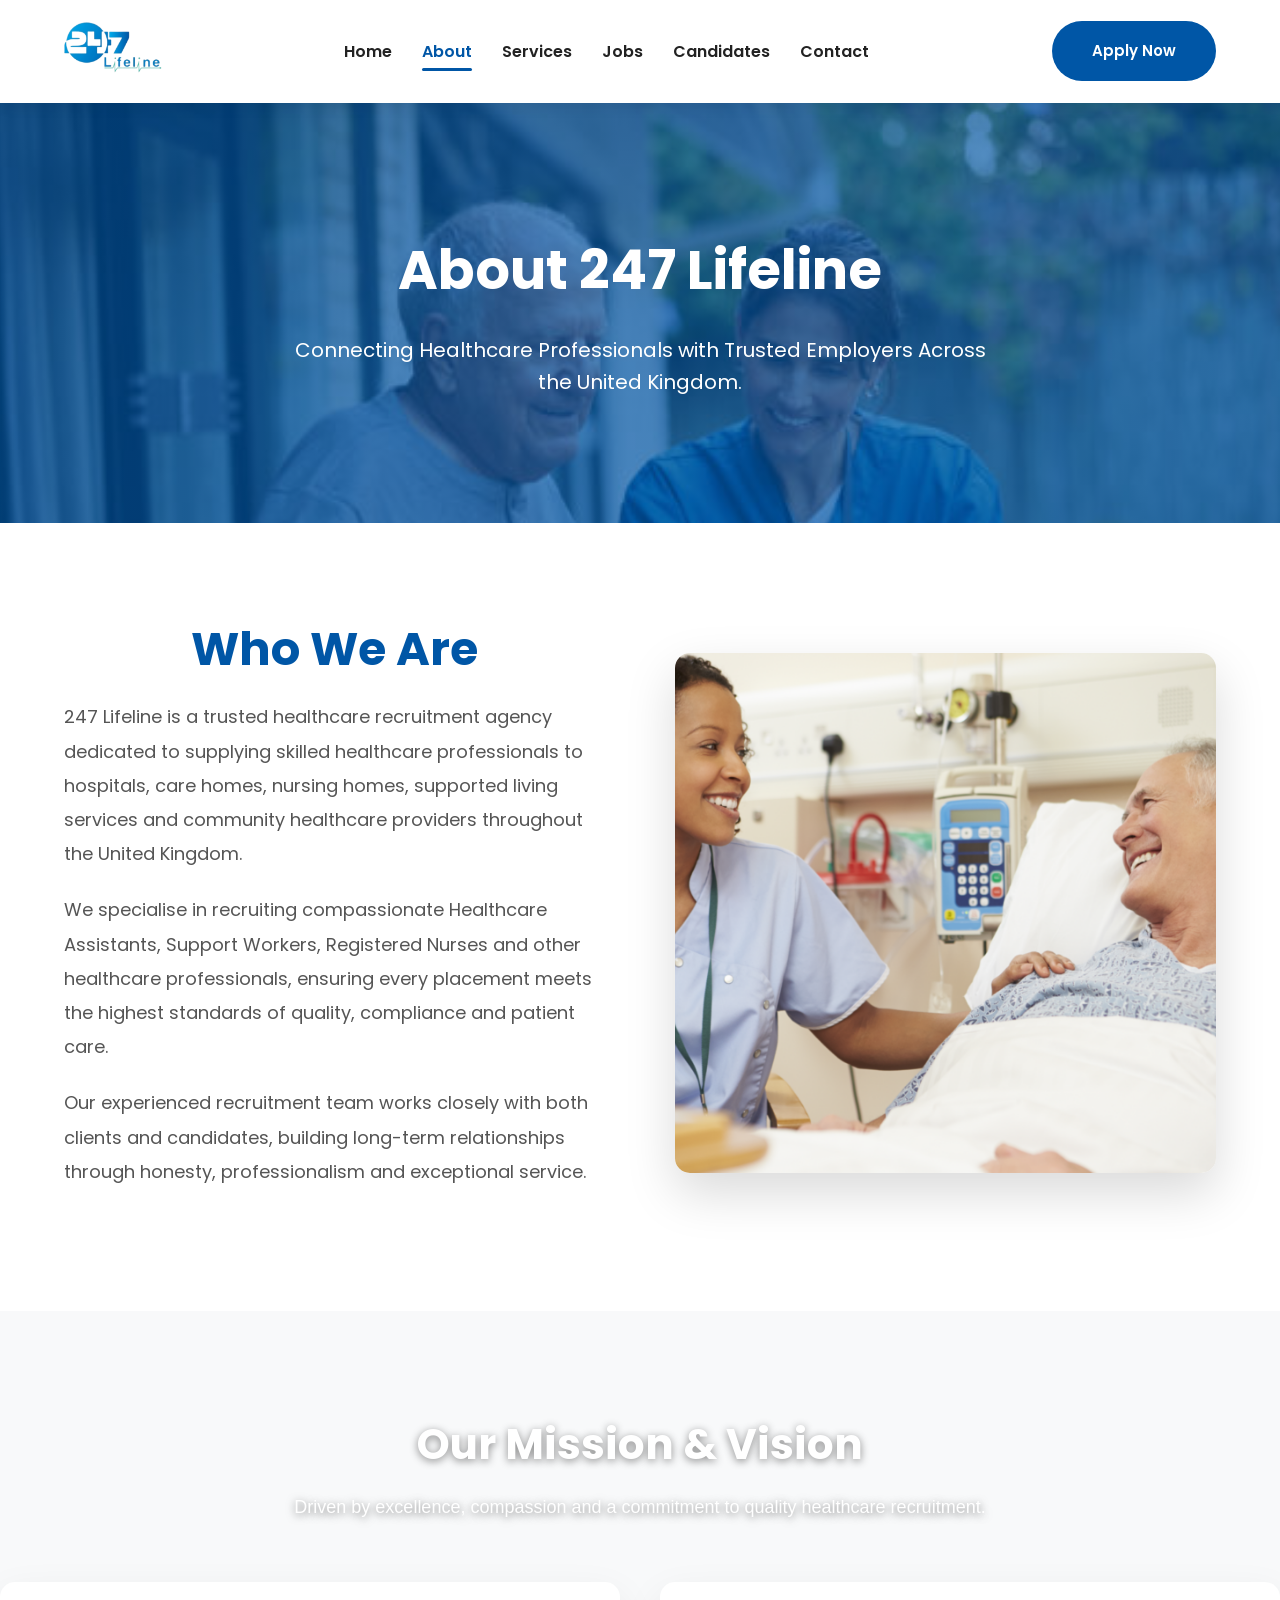
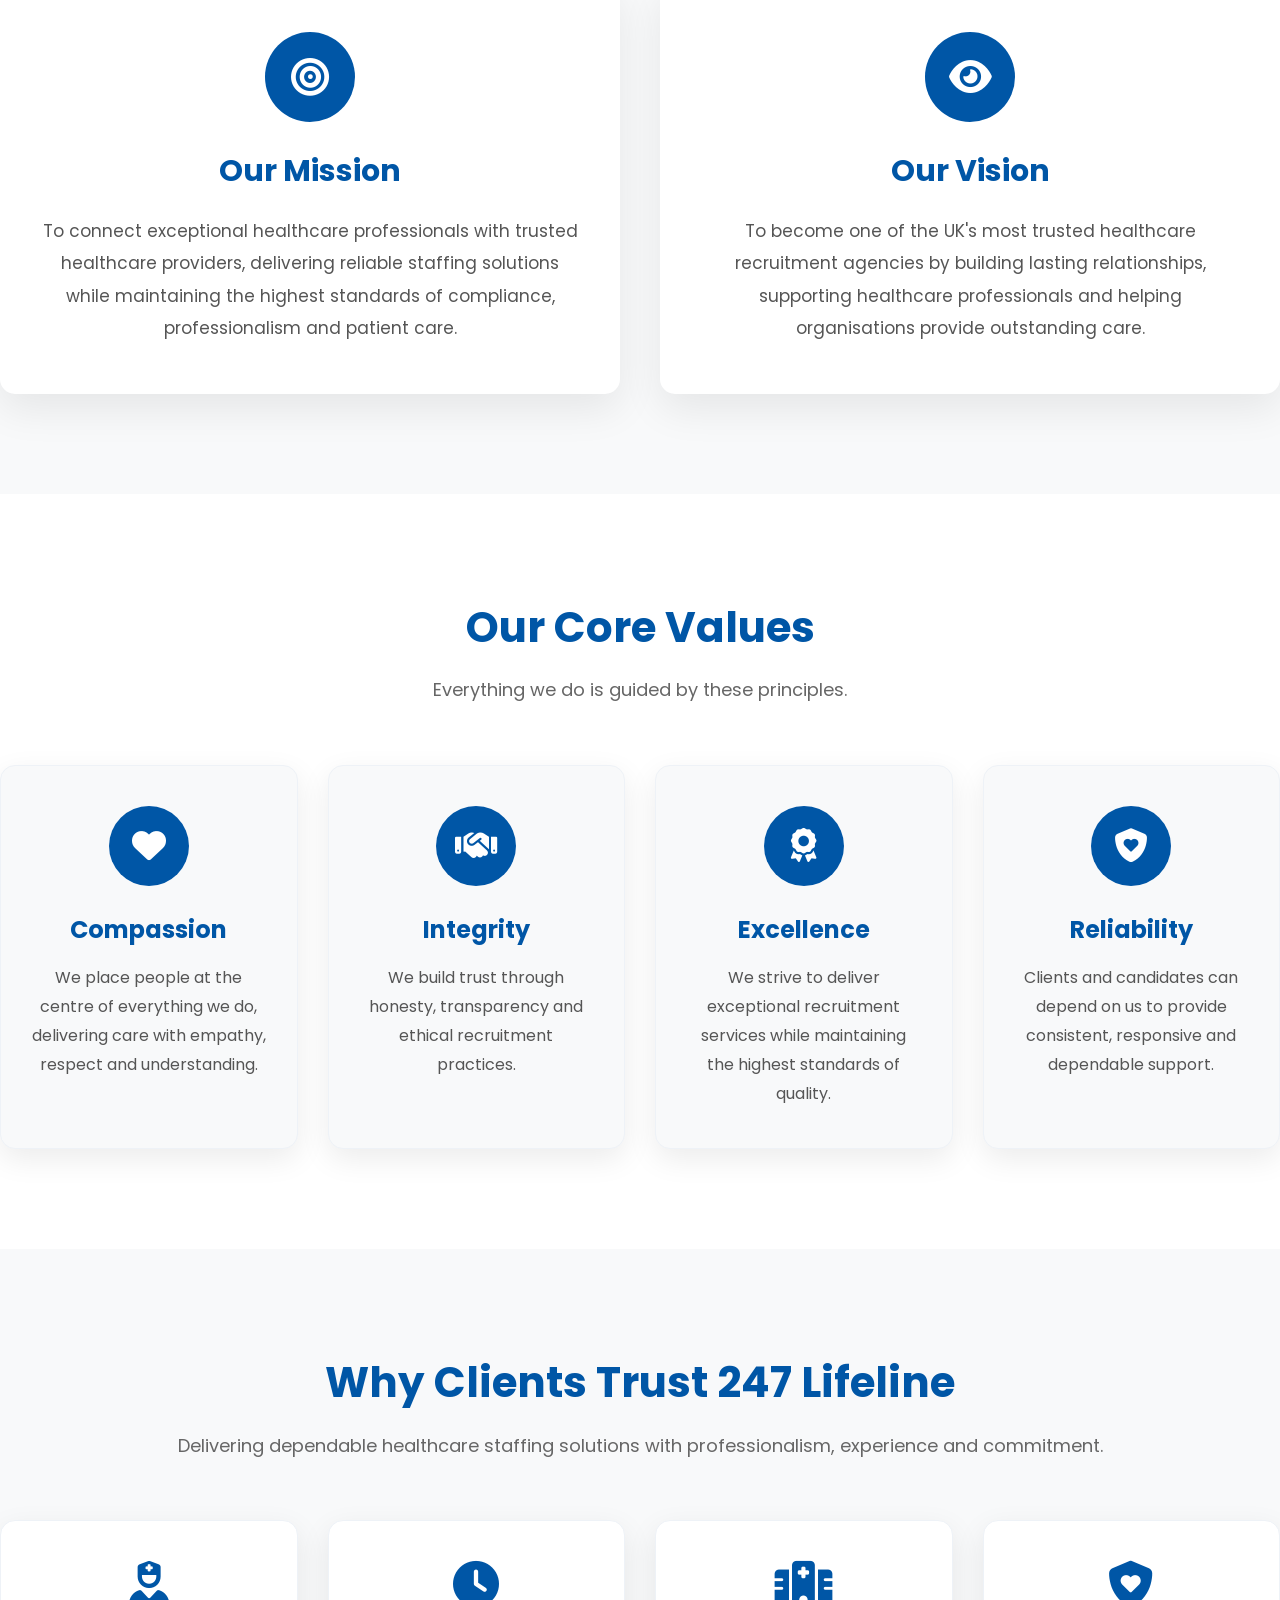
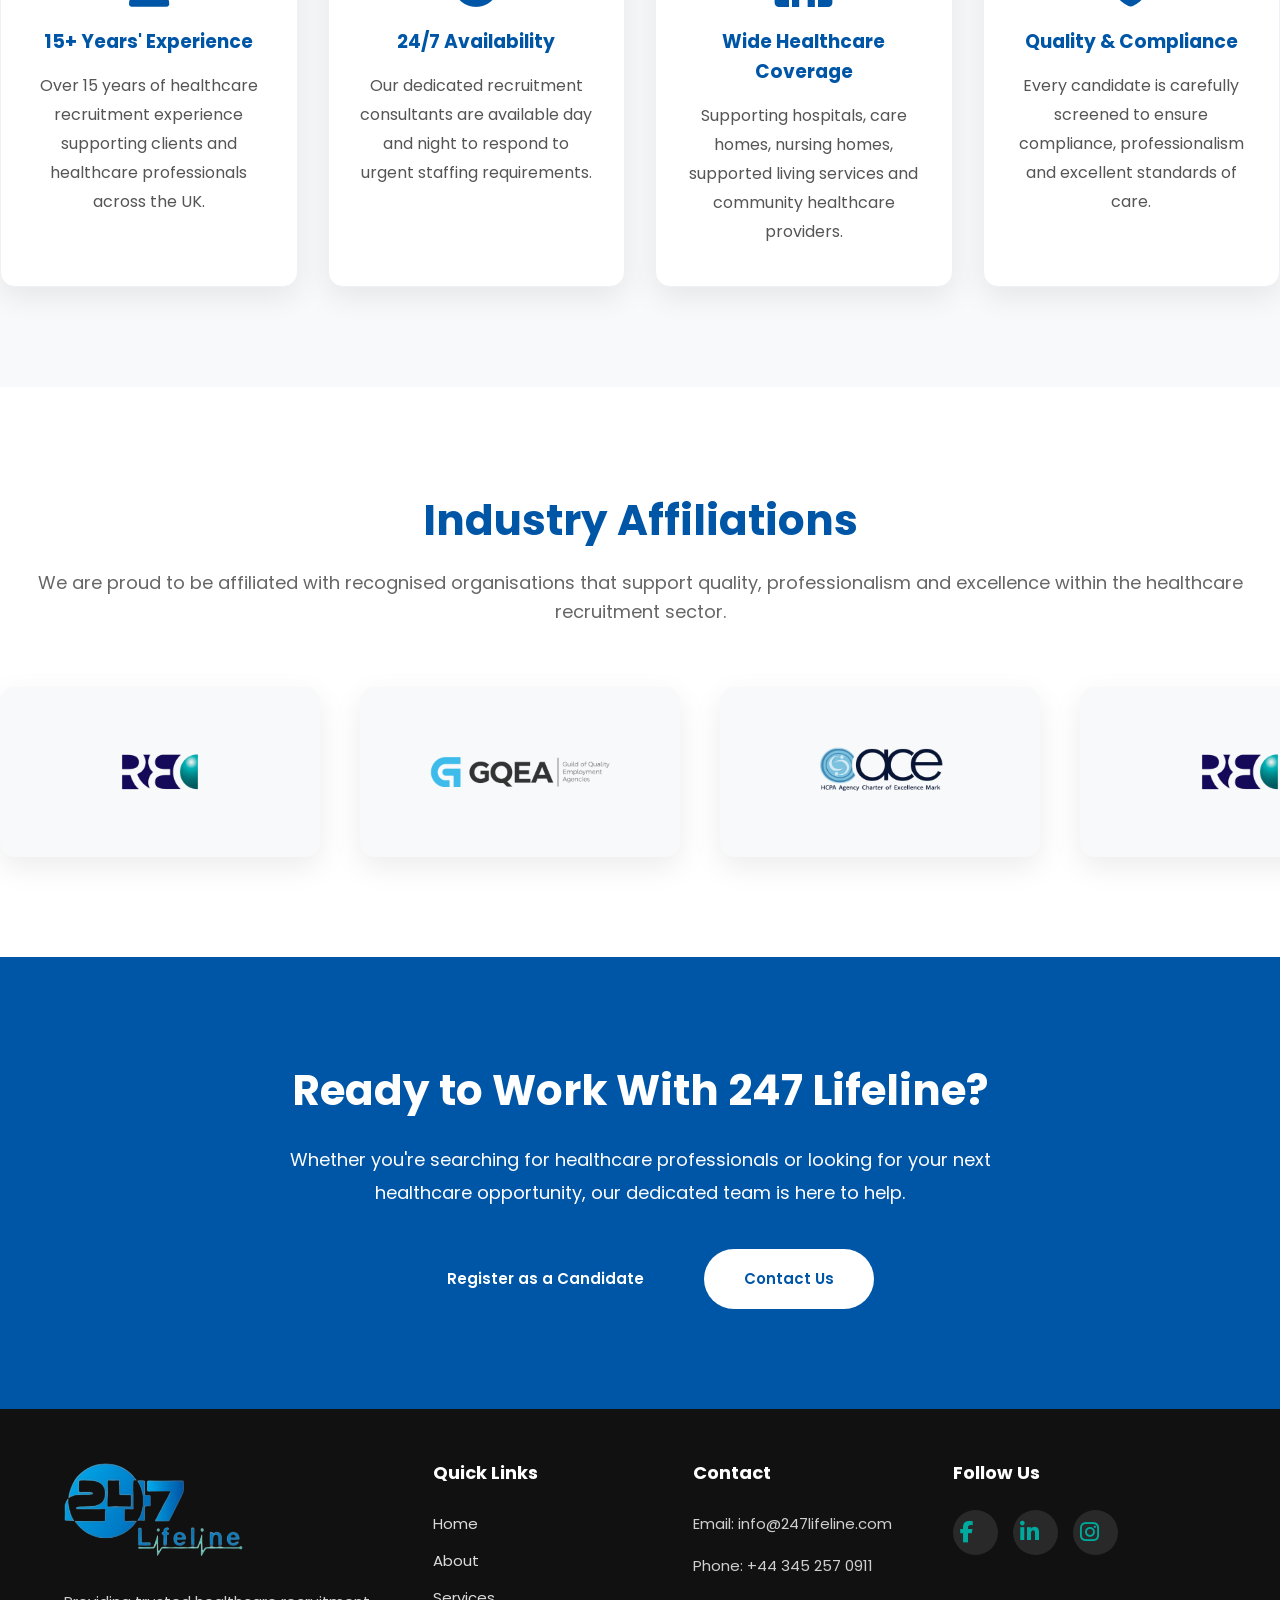
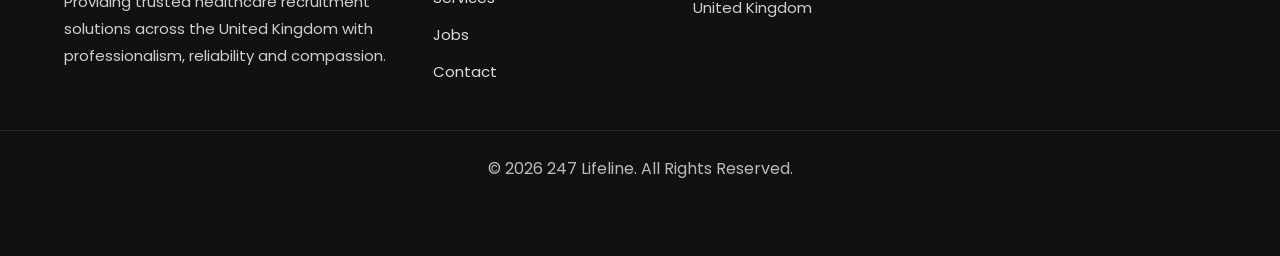
==== commit 1a903402: "Add scrolling affiliation logo slider" ====
--- a/about.html
+++ b/about.html
@@ -30,30 +30,40 @@
 
         <div class="logo">
             <a href="index.html">
-                <img src="Images/247 Lifeline logo.png" alt="247 Lifeline Logo">
+                <img
+                    src="Images/247 Lifeline logo.png"
+                    alt="247 Lifeline Logo">
             </a>
         </div>
 
-        <ul class="nav-links">
-
-    <li><a href="index.html">Home</a></li>
-
-    <li><a href="about.html" class="active">About</a></li>
-
-    <li><a href="services.html">Services</a></li>
-
-    <li><a href="jobs.html">Jobs</a></li>
-
-    <li><a href="candidate-registration.html">Candidates</a></li>
-
-    <li><a href="contact.html">Contact</a></li>
-
-</ul>
-
-        <a href="candidate-registration.html" class="btn">
-
+        <button
+            class="menu-toggle"
+            id="menuToggle"
+            type="button"
+            aria-label="Open navigation"
+            aria-expanded="false">
+
+            <span></span>
+            <span></span>
+            <span></span>
+
+        </button>
+
+        <ul class="nav-links" id="navLinks">
+
+            <li><a href="index.html">Home</a></li>
+            <li><a href="about.html" class="active">About</a></li>
+            <li><a href="services.html">Services</a></li>
+            <li><a href="jobs.html">Jobs</a></li>
+            <li><a href="candidate-registration.html">Candidates</a></li>
+            <li><a href="contact.html">Contact</a></li>
+
+        </ul>
+
+        <a
+            href="candidate-registration.html"
+            class="btn nav-apply">
             Apply Now
-
         </a>
 
     </nav>
@@ -360,29 +370,35 @@
 
         </p>
 
-        <div class="affiliation-grid">
-
-            <div class="affiliation-card reveal-card">
-
-                <img src="Images/affiliations/reco.png" alt="RECO">
-
-            </div>
-
-            <div class="affiliation-card reveal-card">
-
-                <img src="Images/affiliations/gqea.png" alt="GQEA">
-
-            </div>
-
-            <div class="affiliation-card reveal-card">
-
-                <img src="Images/affiliations/ace.png" alt="HCPA ACE">
-
-            </div>
-
-        </div>
-
-    </div>
+<div class="affiliation-grid">
+
+    <!-- First set -->
+    <div class="affiliation-card">
+        <img src="Images/affiliations/reco.png" alt="RECO">
+    </div>
+
+    <div class="affiliation-card">
+        <img src="Images/affiliations/gqea.png" alt="GQEA">
+    </div>
+
+    <div class="affiliation-card">
+        <img src="Images/affiliations/ace.png" alt="HCPA ACE">
+    </div>
+
+    <!-- Duplicate set for continuous movement -->
+    <div class="affiliation-card">
+        <img src="Images/affiliations/reco.png" alt="RECO">
+    </div>
+
+    <div class="affiliation-card">
+        <img src="Images/affiliations/gqea.png" alt="GQEA">
+    </div>
+
+    <div class="affiliation-card">
+        <img src="Images/affiliations/ace.png" alt="HCPA ACE">
+    </div>
+
+</div>
 
 </section>
 <!-- ==========================================
--- a/CSS/style.css
+++ b/CSS/style.css
@@ -1805,52 +1805,44 @@
 }
 
 .affiliation-grid{
-
-    display:grid;
-
-    grid-template-columns:repeat(3,1fr);
-
+    display:flex;
     gap:40px;
-
+    width:max-content;
     margin-top:35px;
-
+    animation:affiliationScroll 18s linear infinite;
+}
+
+#affiliations{
+    overflow:hidden;
 }
 
 .affiliation-card{
-
+    flex:0 0 320px;
     background:var(--light);
-
     border-radius:15px;
-
     padding:40px;
-
     display:flex;
-
     justify-content:center;
-
     align-items:center;
-
-    transition:.3s;
-
     box-shadow:0 10px 30px rgba(0,0,0,.08);
-
-}
-
-.affiliation-card:hover{
-
-    transform:translateY(-8px);
-
 }
 
 .affiliation-card img{
-
     max-width:180px;
-
     max-height:90px;
-
     object-fit:contain;
-
-}/* ==========================================
+}
+
+@keyframes affiliationScroll{
+    from{
+        transform:translateX(0);
+    }
+
+    to{
+        transform:translateX(-50%);
+    }
+}
+/* ==========================================
    ABOUT CTA
 ========================================== */
 
@@ -3814,10 +3806,66 @@
             rgba(0,86,166,.82),
             rgba(0,86,166,.82)
         ),
-        url("../Images/about.jpg");
+        url("../Images/hero3.jpg");
 
     background-size:cover;
     background-position:center;
     background-repeat:no-repeat;
     background-attachment:fixed;
+}
+/* ==========================================
+   ABOUT PAGE PARALLAX BANNER
+========================================== */
+
+.page-banner.about-fixed-banner{
+    min-height:420px;
+
+    display:flex;
+    align-items:center;
+    justify-content:center;
+
+    background-image:
+        linear-gradient(
+            rgba(0,86,166,.68), 
+            rgba(0,86,166,.68)
+        ),
+        url("../Images/hero2.jpg");
+
+    background-size:cover;
+    background-position:center center;
+    background-repeat:no-repeat;
+}
+@media (max-width:768px){
+    .page-banner.about-fixed-banner{
+        background-attachment:fixed;
+    }
+}
+/* ==========================================
+   MISSION & VISION STATIC BACKGROUND
+========================================== */
+
+#mission-vision{
+    position:relative;
+
+    background-image:
+        linear-gradient(
+            rgba(0,86,166,.68), 
+            rgba(0,86,166,.68)
+        ),
+        url("../Images/hero3.jpg");
+
+    background-size:cover;
+    background-position:center;
+    background-repeat:no-repeat;
+    background-attachment:fixed;
+}
+#mission-vision > .container > .section-title{
+    color:#fff;
+    text-shadow:0 2px 8px rgba(0,0,0,.45);
+}
+
+#mission-vision > .container > .section-subtitle{
+    color:#fff;
+    font-weight:500;
+    text-shadow:0 2px 8px rgba(0,0,0,.55);
 }
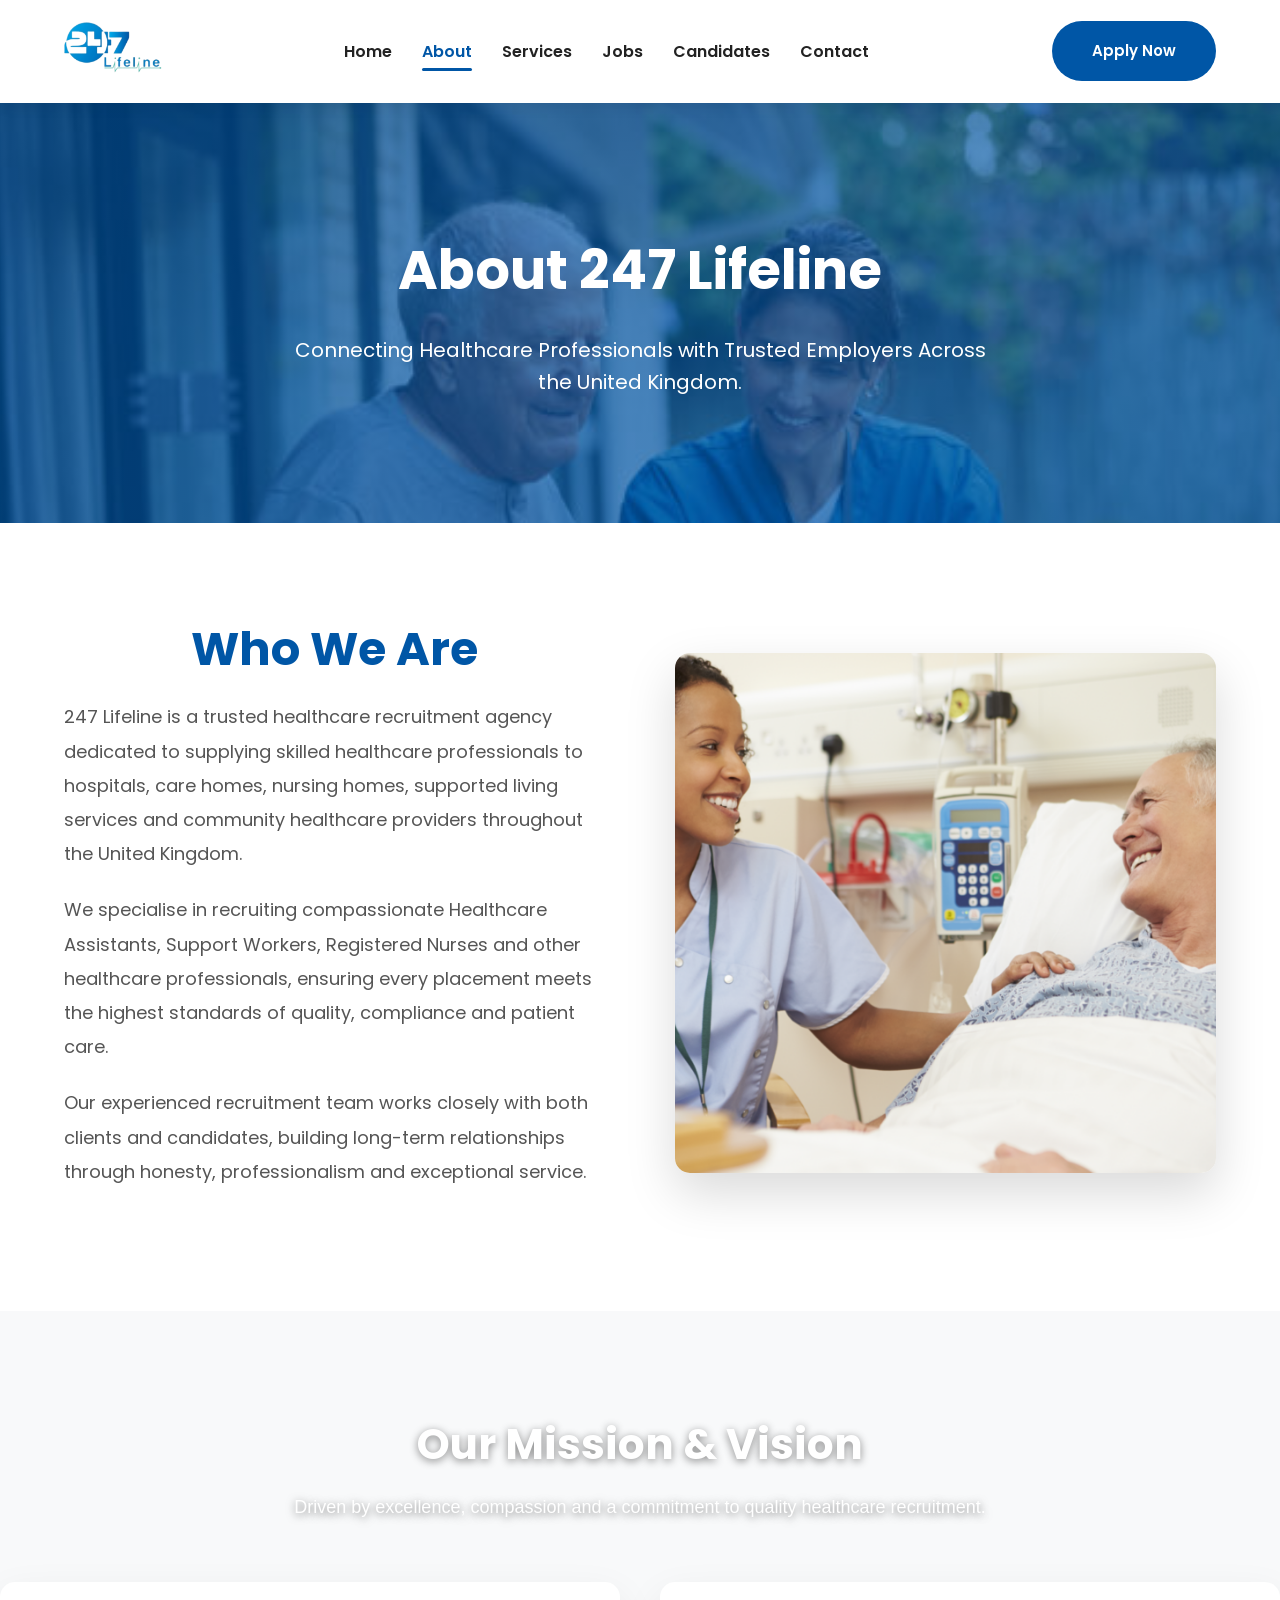
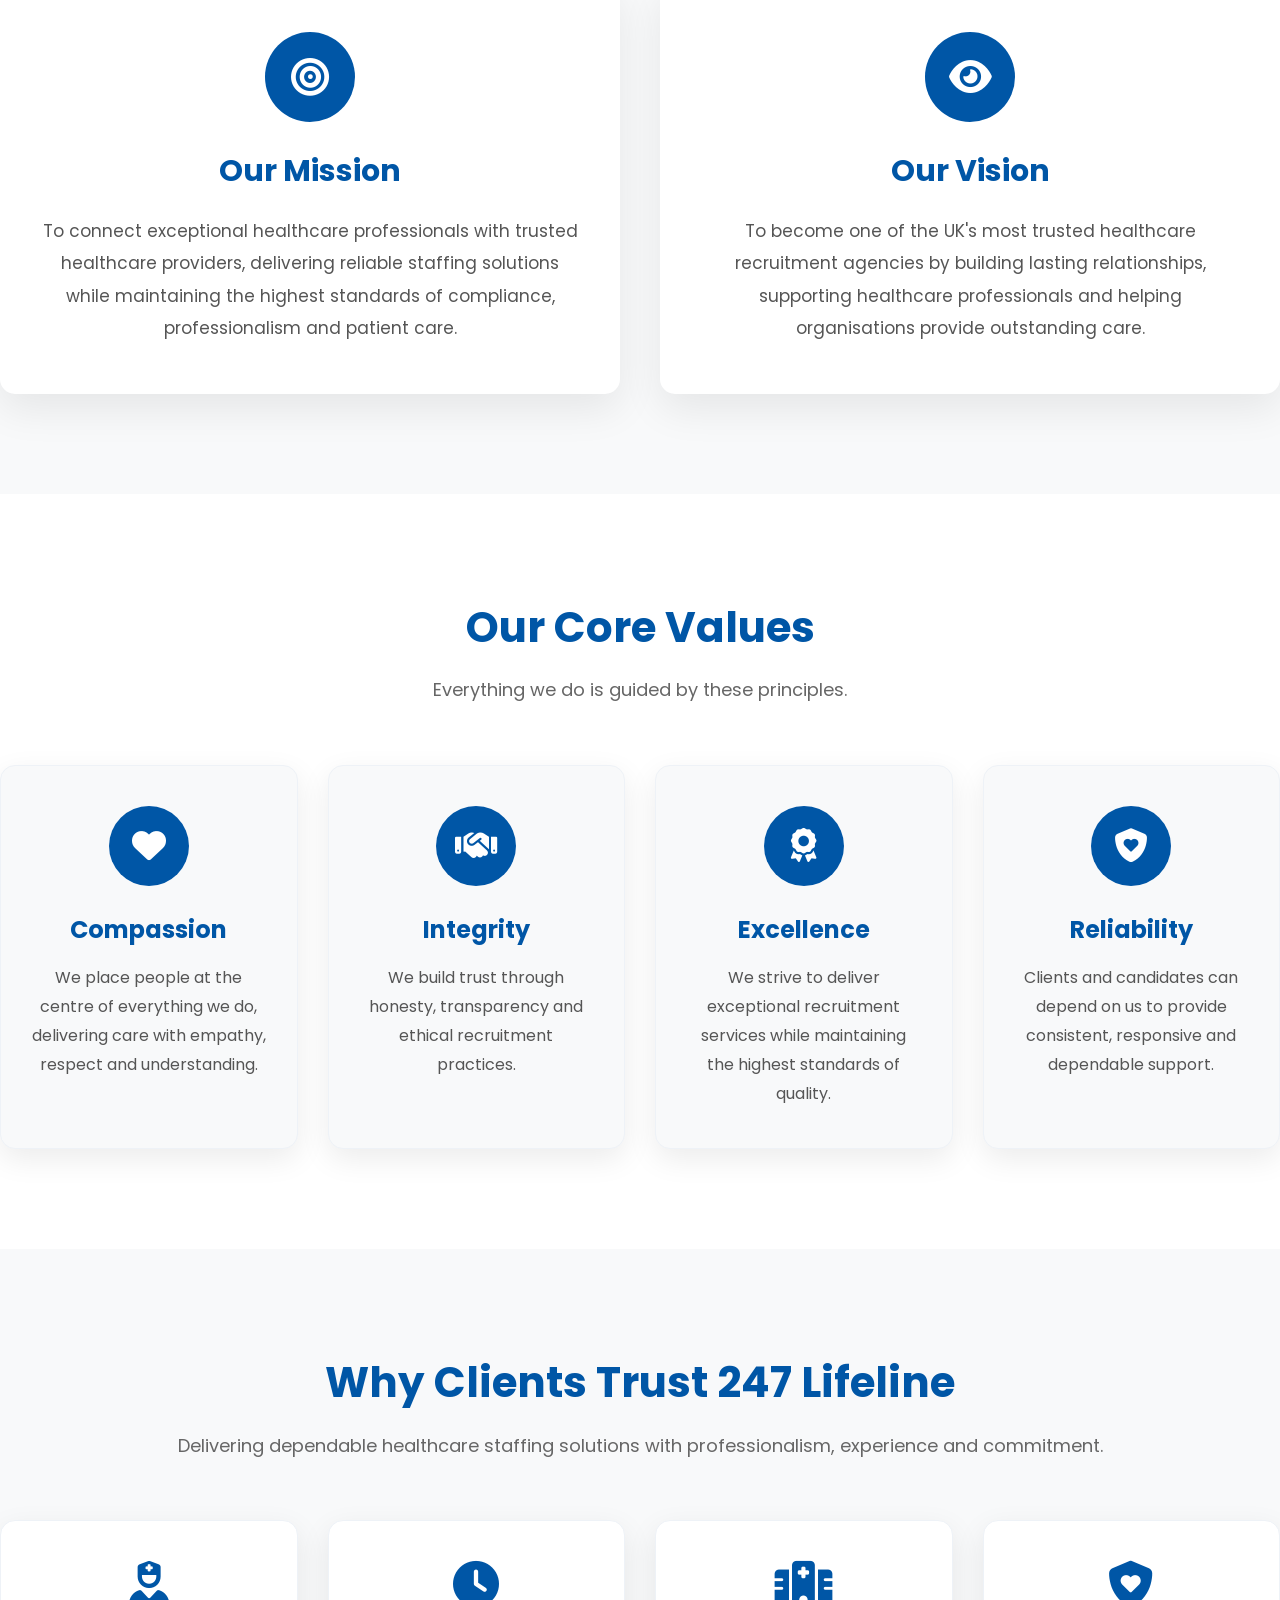
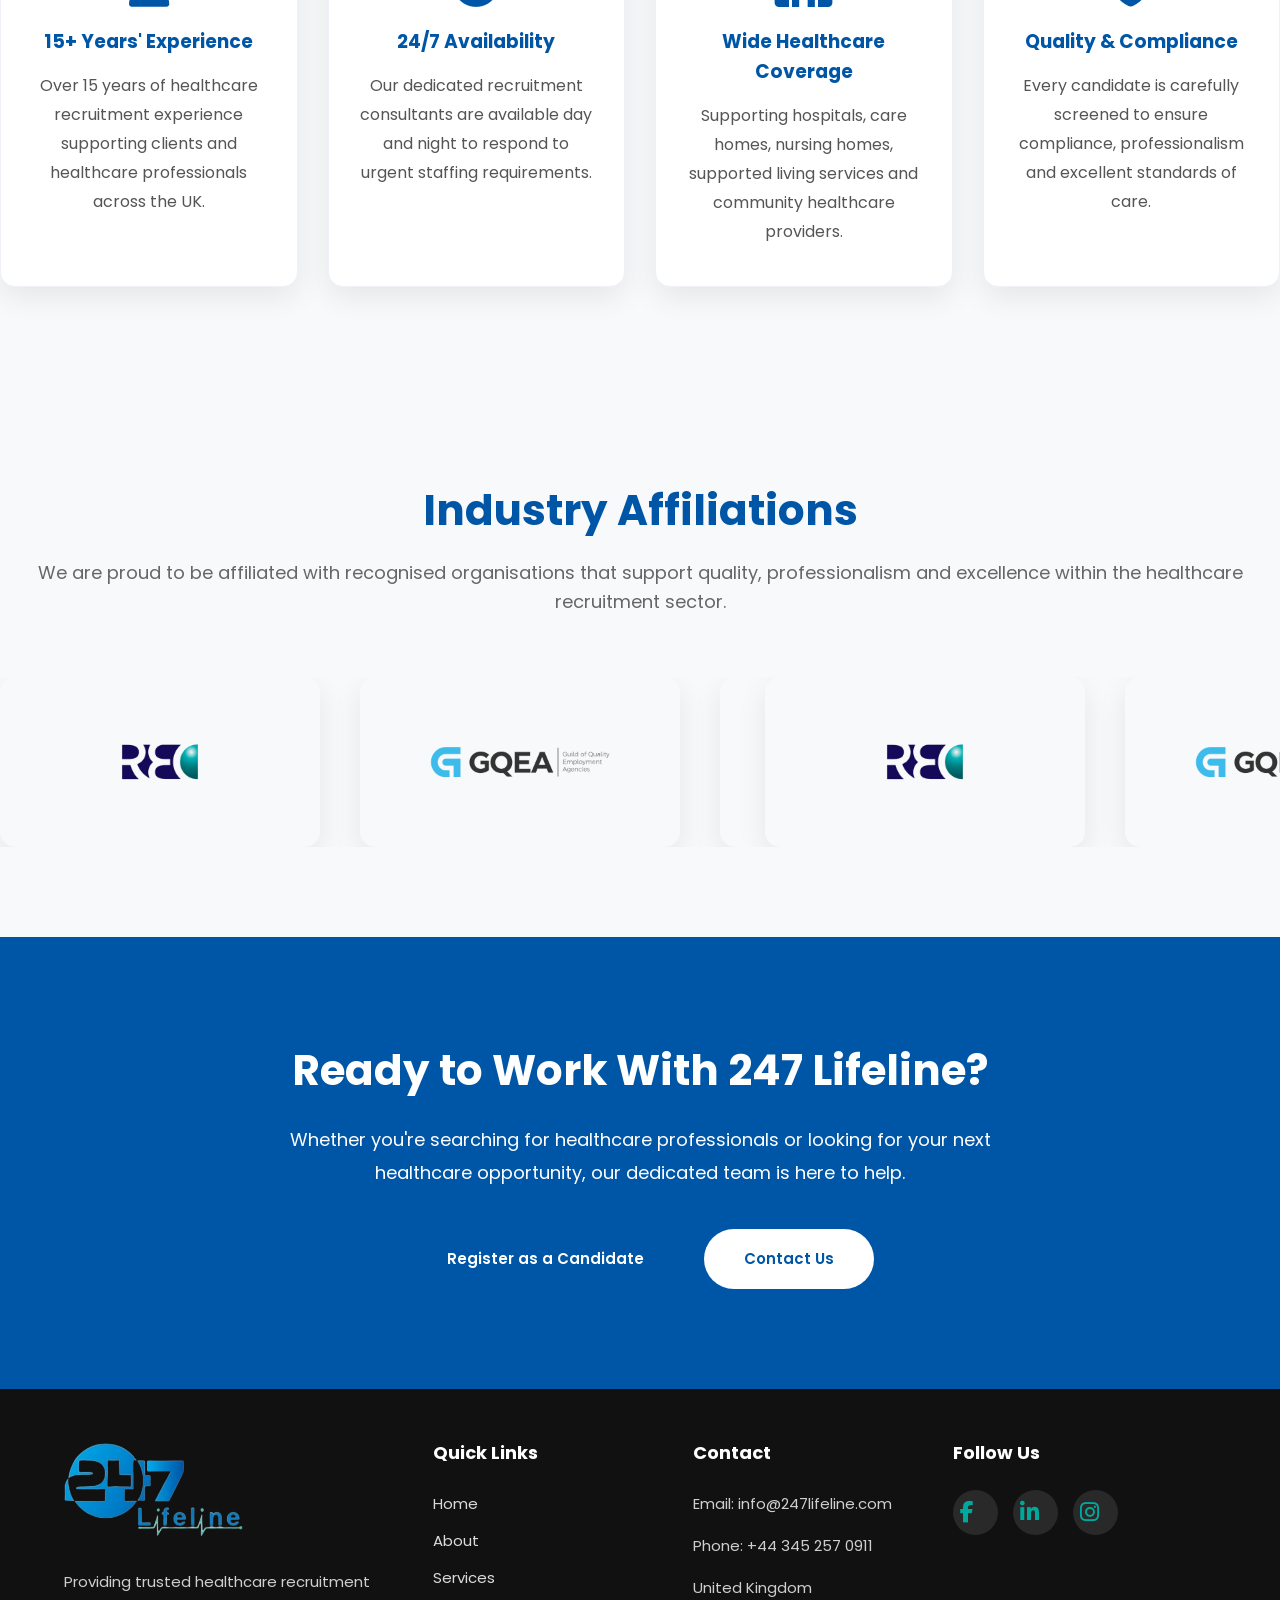
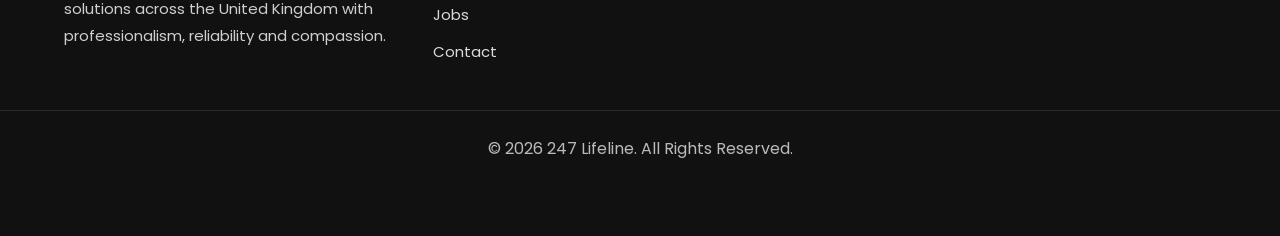
==== commit 983bc7a3: "Create seamless infinite affiliation logo slider" ====
--- a/about.html
+++ b/about.html
@@ -370,32 +370,44 @@
 
         </p>
 
-<div class="affiliation-grid">
-
-    <!-- First set -->
-    <div class="affiliation-card">
-        <img src="Images/affiliations/reco.png" alt="RECO">
-    </div>
-
-    <div class="affiliation-card">
-        <img src="Images/affiliations/gqea.png" alt="GQEA">
-    </div>
-
-    <div class="affiliation-card">
-        <img src="Images/affiliations/ace.png" alt="HCPA ACE">
-    </div>
-
-    <!-- Duplicate set for continuous movement -->
-    <div class="affiliation-card">
-        <img src="Images/affiliations/reco.png" alt="RECO">
-    </div>
-
-    <div class="affiliation-card">
-        <img src="Images/affiliations/gqea.png" alt="GQEA">
-    </div>
-
-    <div class="affiliation-card">
-        <img src="Images/affiliations/ace.png" alt="HCPA ACE">
+<div class="affiliation-slider">
+
+    <div class="affiliation-track">
+
+        <!-- GROUP 1 -->
+        <div class="affiliation-group">
+
+            <div class="affiliation-card">
+                <img src="Images/affiliations/reco.png" alt="RECO">
+            </div>
+
+            <div class="affiliation-card">
+                <img src="Images/affiliations/gqea.png" alt="GQEA">
+            </div>
+
+            <div class="affiliation-card">
+                <img src="Images/affiliations/ace.png" alt="HCPA ACE">
+            </div>
+
+        </div>
+
+        <!-- IDENTICAL GROUP 2 -->
+        <div class="affiliation-group" aria-hidden="true">
+
+            <div class="affiliation-card">
+                <img src="Images/affiliations/reco.png" alt="">
+            </div>
+
+            <div class="affiliation-card">
+                <img src="Images/affiliations/gqea.png" alt="">
+            </div>
+
+            <div class="affiliation-card">
+                <img src="Images/affiliations/ace.png" alt="">
+            </div>
+
+        </div>
+
     </div>
 
 </div>
--- a/CSS/style.css
+++ b/CSS/style.css
@@ -1793,37 +1793,44 @@
 
 }
 /* ==========================================
-   INDUSTRY AFFILIATIONS
+   INFINITE AFFILIATION LOGO SLIDER
 ========================================== */
 
 #affiliations{
-
-    padding:100px 0;
-
-    background:white;
-
-}
-
-.affiliation-grid{
+    overflow:hidden;
+}
+
+.affiliation-slider{
+    width:100%;
+    overflow:hidden;
+    margin-top:35px;
+}
+
+.affiliation-track{
+    display:flex;
+    width:max-content;
+    animation:affiliationMarquee 20s linear infinite;
+}
+
+.affiliation-group{
     display:flex;
     gap:40px;
-    width:max-content;
-    margin-top:35px;
-    animation:affiliationScroll 18s linear infinite;
-}
-
-#affiliations{
-    overflow:hidden;
+    padding-right:40px;
+    flex-shrink:0;
 }
 
 .affiliation-card{
     flex:0 0 320px;
+    min-height:155px;
+
     background:var(--light);
     border-radius:15px;
     padding:40px;
+
     display:flex;
     justify-content:center;
     align-items:center;
+
     box-shadow:0 10px 30px rgba(0,0,0,.08);
 }
 
@@ -1833,7 +1840,7 @@
     object-fit:contain;
 }
 
-@keyframes affiliationScroll{
+@keyframes affiliationMarquee{
     from{
         transform:translateX(0);
     }
@@ -2203,15 +2210,14 @@
     }
 
     .services-grid,
-    .why-grid,
-    .jobs-grid,
-    .stats-grid,
-    .values-grid,
-    .trust-grid,
-    .affiliation-grid,
-    .mission-grid{
-        grid-template-columns:1fr;
-    }
+.why-grid,
+.jobs-grid,
+.stats-grid,
+.values-grid,
+.trust-grid,
+.mission-grid{
+    grid-template-columns:1fr;
+}
 
     .footer-grid{
         grid-template-columns:1fr;
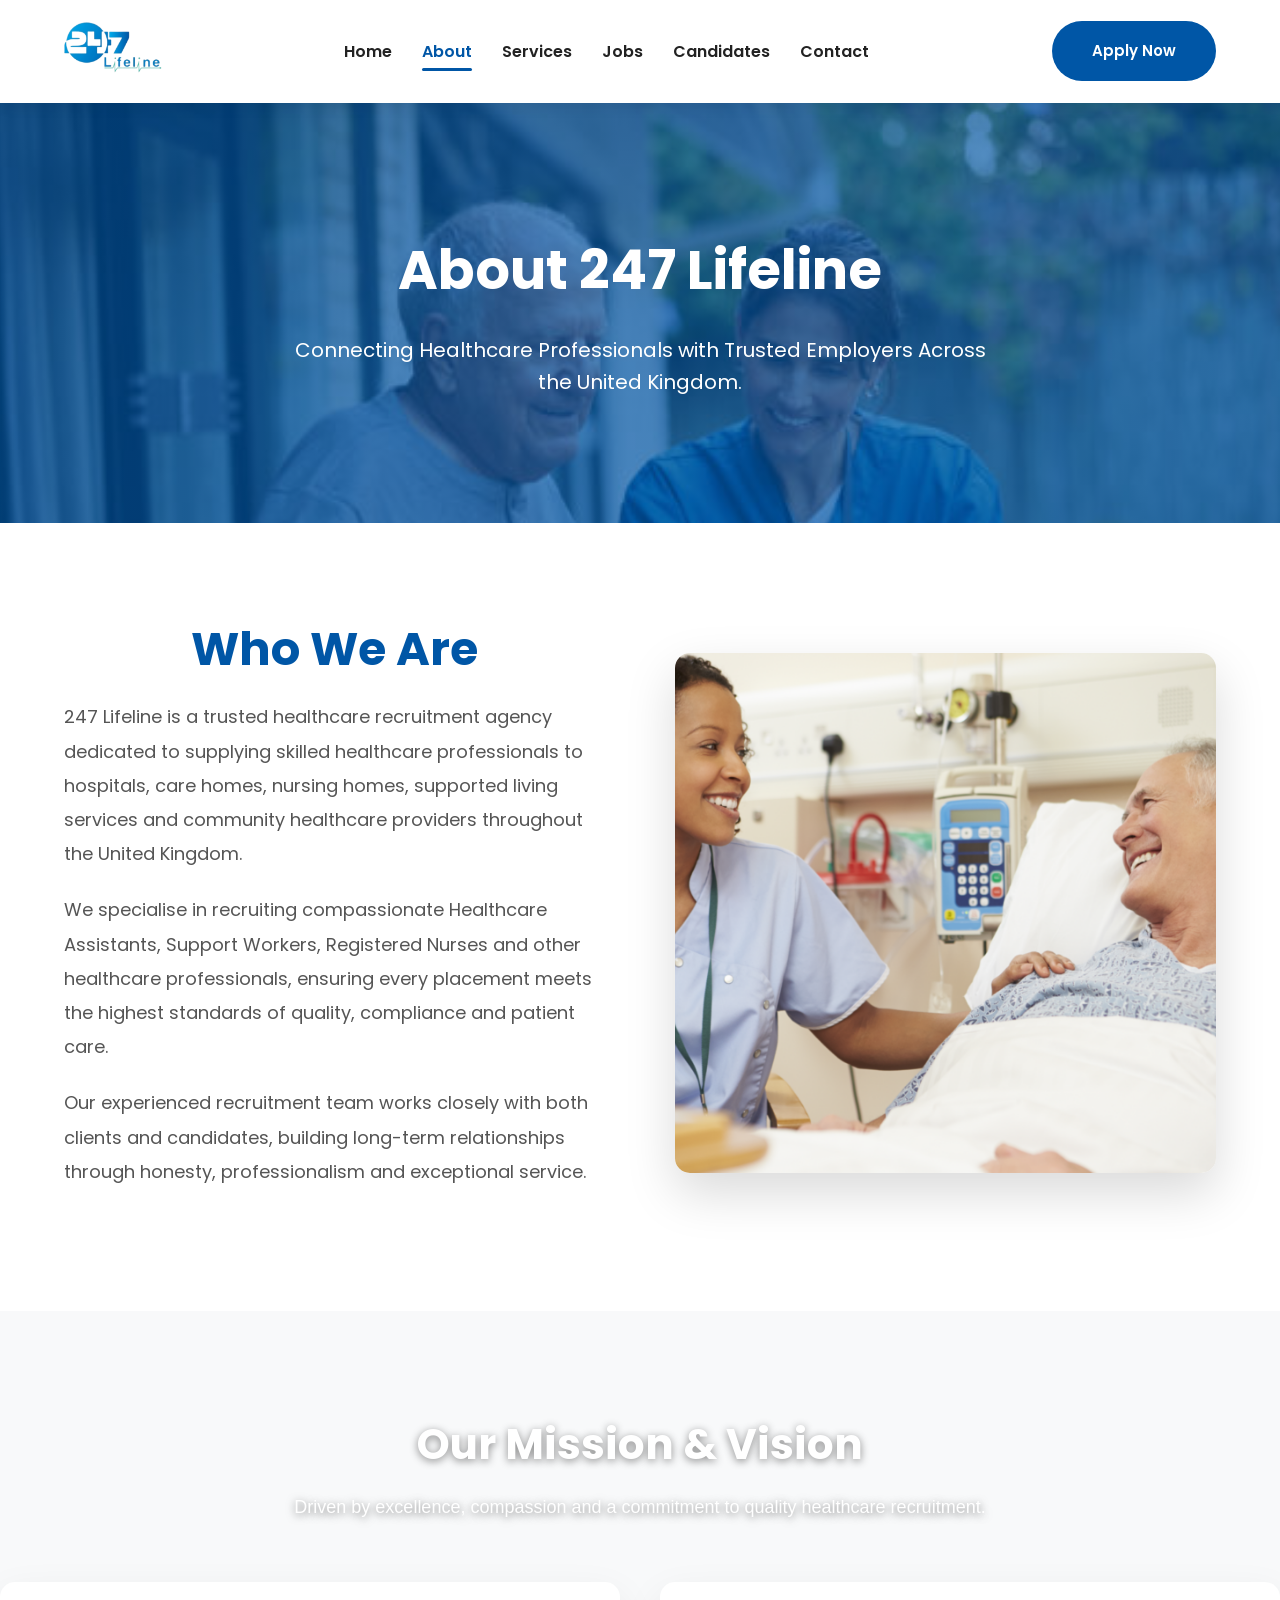
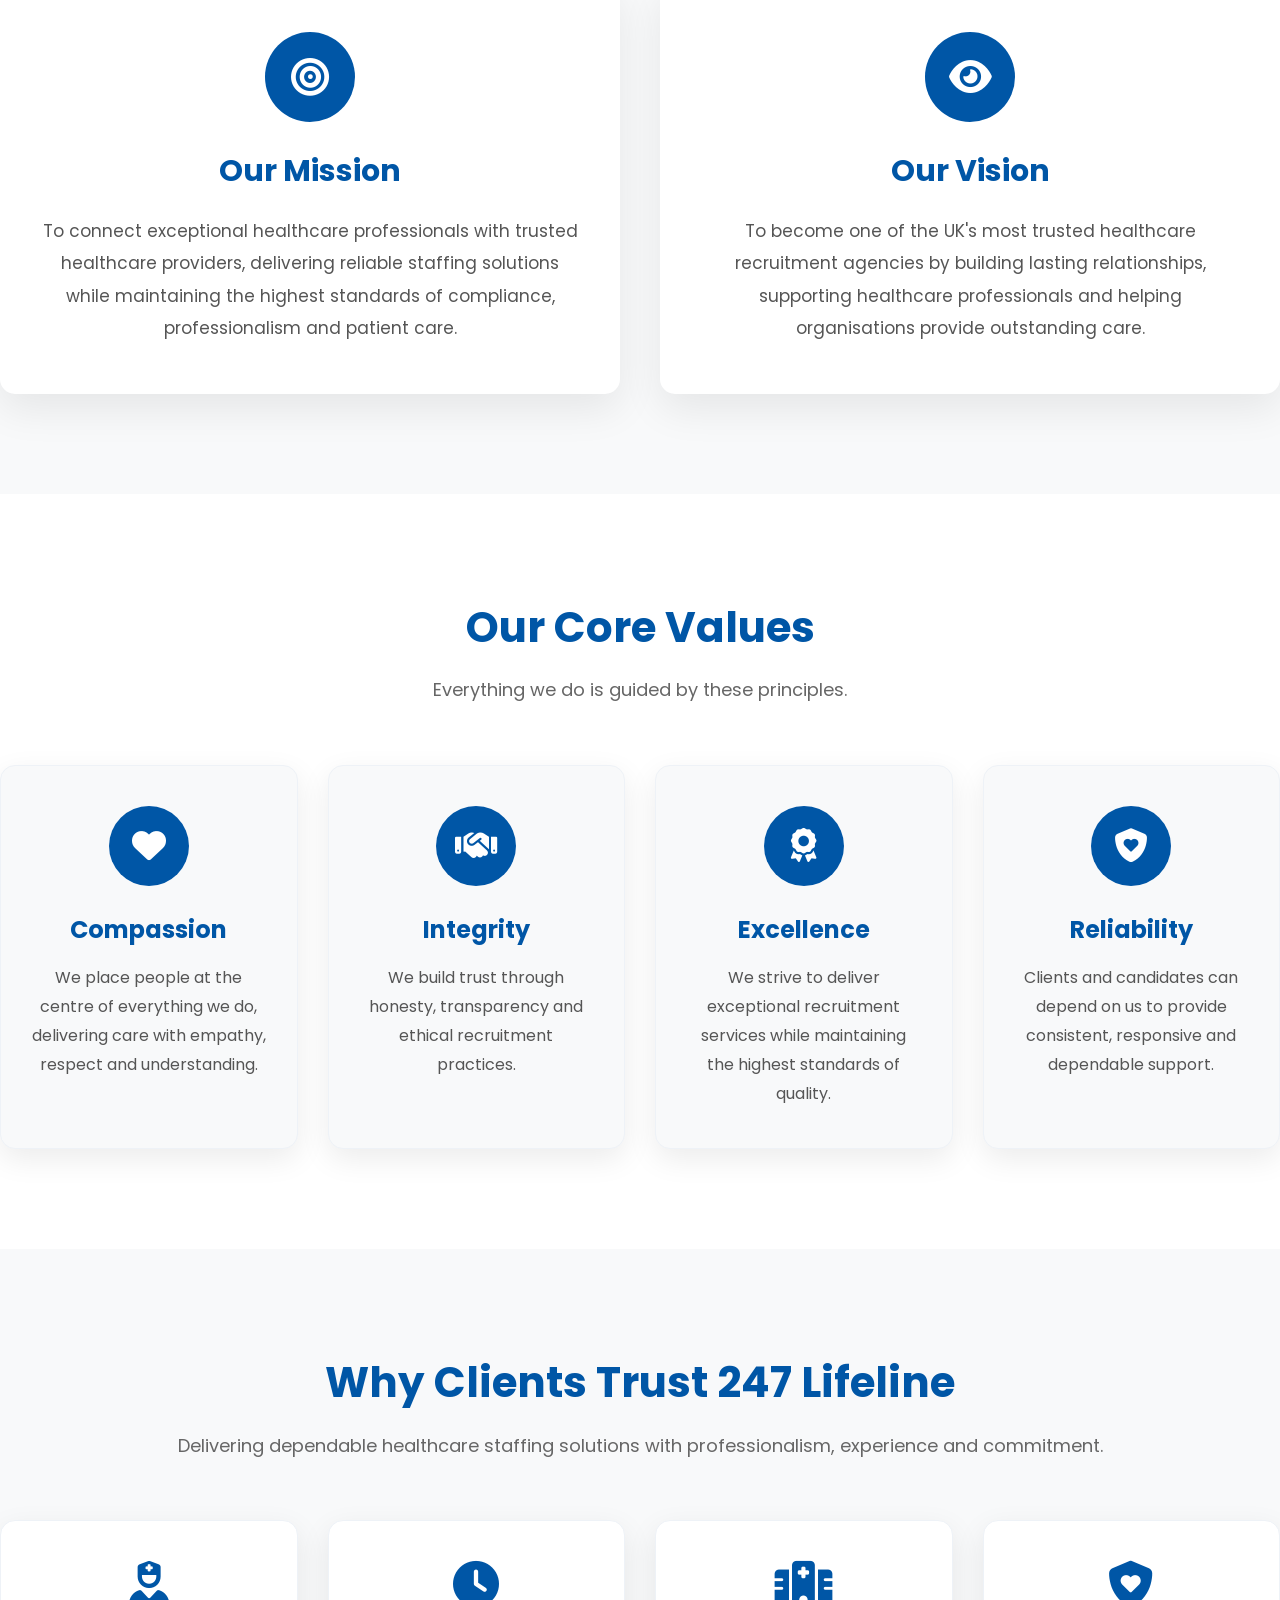
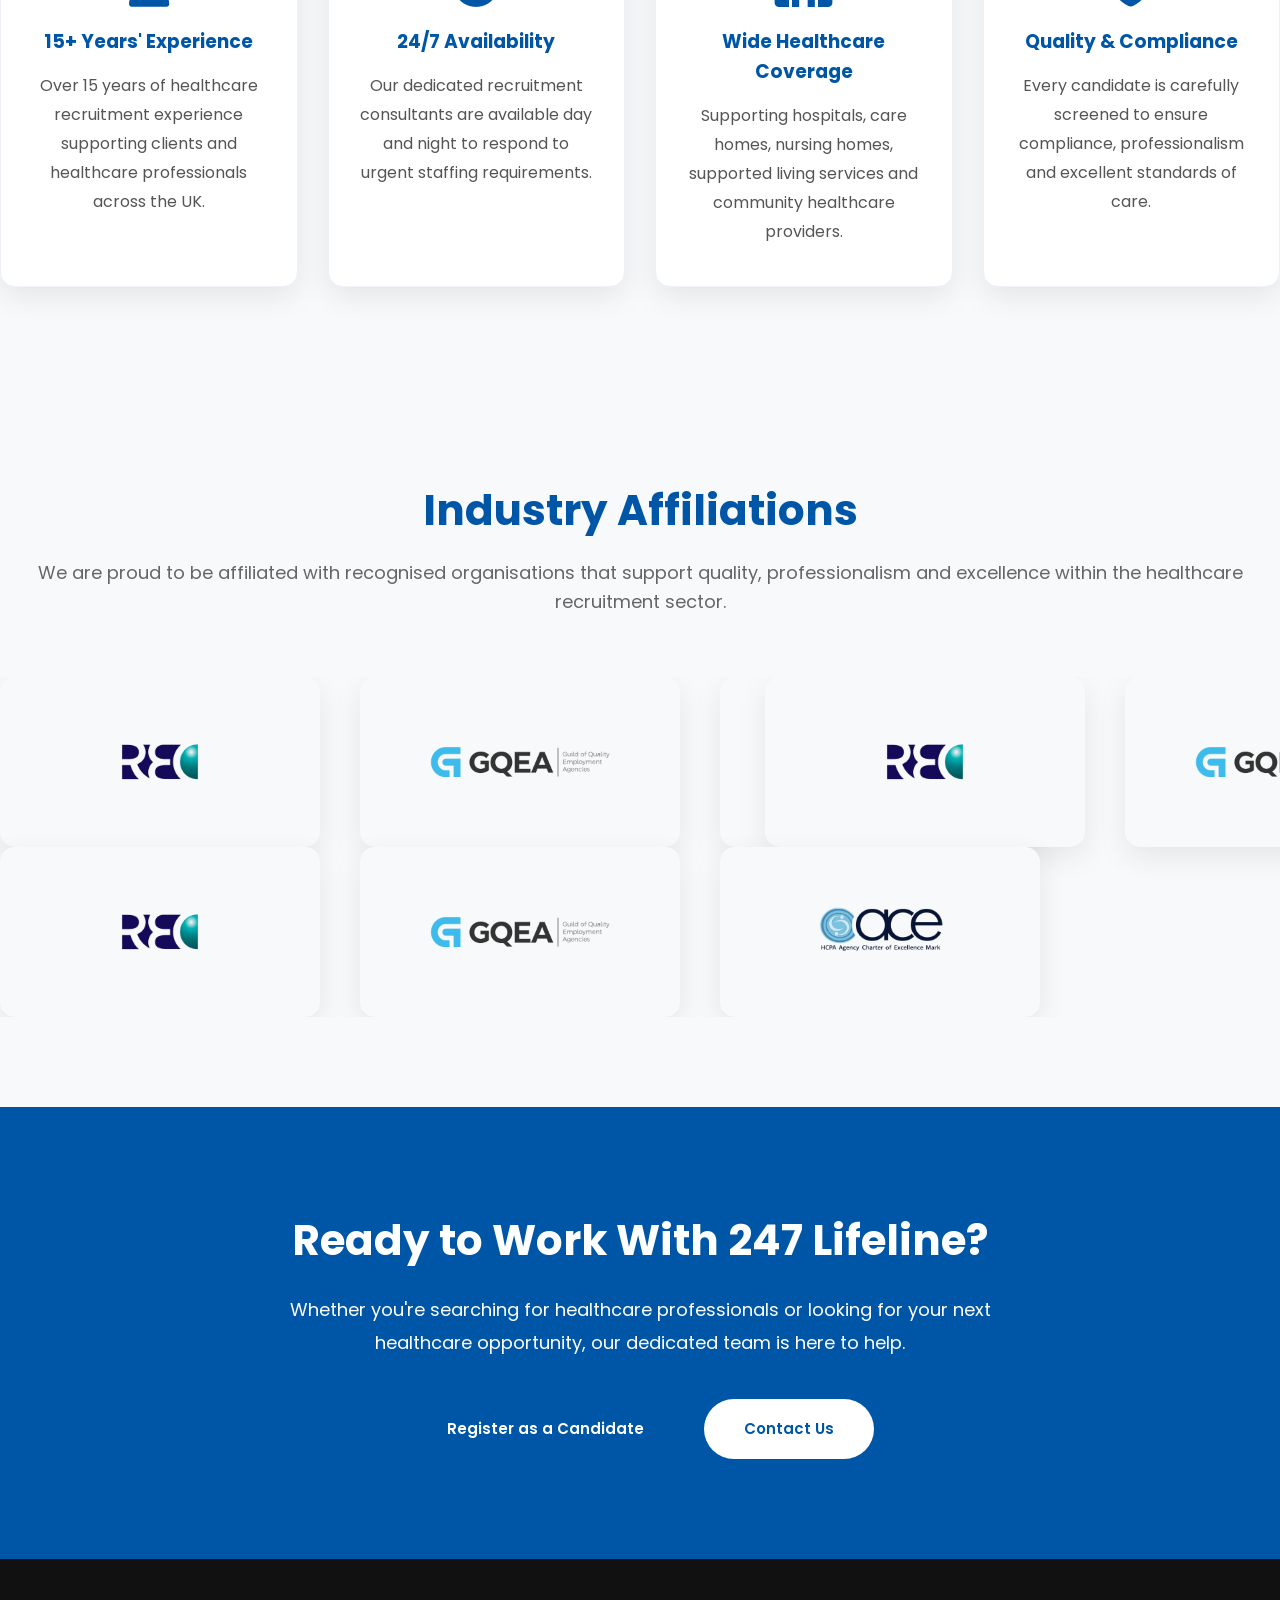
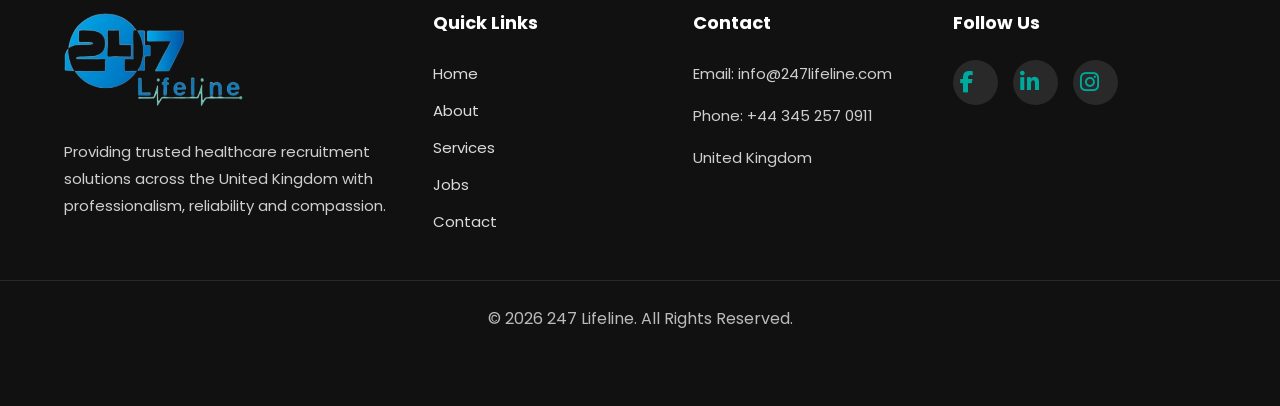
==== commit efe2e2a7: "Improve continuous affiliation logo slider" ====
--- a/about.html
+++ b/about.html
@@ -359,58 +359,101 @@
     <div class="container">
 
         <h2 class="section-title reveal-text">
-
             Industry Affiliations
-
         </h2>
 
         <p class="section-subtitle">
-
             We are proud to be affiliated with recognised organisations that support quality, professionalism and excellence within the healthcare recruitment sector.
-
         </p>
 
-<div class="affiliation-slider">
-
-    <div class="affiliation-track">
-
-        <!-- GROUP 1 -->
-        <div class="affiliation-group">
-
-            <div class="affiliation-card">
-                <img src="Images/affiliations/reco.png" alt="RECO">
-            </div>
-
-            <div class="affiliation-card">
-                <img src="Images/affiliations/gqea.png" alt="GQEA">
-            </div>
-
-            <div class="affiliation-card">
-                <img src="Images/affiliations/ace.png" alt="HCPA ACE">
-            </div>
-
-        </div>
-
-        <!-- IDENTICAL GROUP 2 -->
-        <div class="affiliation-group" aria-hidden="true">
-
-            <div class="affiliation-card">
-                <img src="Images/affiliations/reco.png" alt="">
-            </div>
-
-            <div class="affiliation-card">
-                <img src="Images/affiliations/gqea.png" alt="">
-            </div>
-
-            <div class="affiliation-card">
-                <img src="Images/affiliations/ace.png" alt="">
-            </div>
-
-        </div>
-
+        <div class="affiliation-slider">
+
+            <div class="affiliation-track">
+
+    <!-- GROUP 1 -->
+    <div class="affiliation-group">
+        <div class="affiliation-card">
+            <img src="Images/affiliations/reco.png" alt="RECO">
+        </div>
+
+        <div class="affiliation-card">
+            <img src="Images/affiliations/gqea.png" alt="GQEA">
+        </div>
+
+        <div class="affiliation-card">
+            <img src="Images/affiliations/ace.png" alt="HCPA ACE">
+        </div>
+    </div>
+
+    <!-- GROUP 2 -->
+    <div class="affiliation-group" aria-hidden="true">
+        <div class="affiliation-card">
+            <img src="Images/affiliations/reco.png" alt="">
+        </div>
+
+        <div class="affiliation-card">
+            <img src="Images/affiliations/gqea.png" alt="">
+        </div>
+
+        <div class="affiliation-card">
+            <img src="Images/affiliations/ace.png" alt="">
+        </div>
+    </div>
+
+    <!-- GROUP 3 -->
+    <div class="affiliation-group" aria-hidden="true">
+        <div class="affiliation-card">
+            <img src="Images/affiliations/reco.png" alt="">
+        </div>
+
+        <div class="affiliation-card">
+            <img src="Images/affiliations/gqea.png" alt="">
+        </div>
+
+        <div class="affiliation-card">
+            <img src="Images/affiliations/ace.png" alt="">
+        </div>
+    </div>
+
+    <!-- GROUP 4 -->
+    <div class="affiliation-group" aria-hidden="true">
+        <div class="affiliation-card">
+            <img src="Images/affiliations/reco.png" alt="">
+        </div>
+
+        <div class="affiliation-card">
+            <img src="Images/affiliations/gqea.png" alt="">
+        </div>
+
+        <div class="affiliation-card">
+            <img src="Images/affiliations/ace.png" alt="">
+        </div>
     </div>
 
 </div>
+
+                <!-- IDENTICAL GROUP 2 -->
+                <div class="affiliation-group" aria-hidden="true">
+
+                    <div class="affiliation-card">
+                        <img src="Images/affiliations/reco.png" alt="">
+                    </div>
+
+                    <div class="affiliation-card">
+                        <img src="Images/affiliations/gqea.png" alt="">
+                    </div>
+
+                    <div class="affiliation-card">
+                        <img src="Images/affiliations/ace.png" alt="">
+                    </div>
+
+                </div>
+
+            </div>
+
+        </div>
+
+    </div>
 
 </section>
 <!-- ==========================================
--- a/CSS/style.css
+++ b/CSS/style.css
@@ -1809,7 +1809,7 @@
 .affiliation-track{
     display:flex;
     width:max-content;
-    animation:affiliationMarquee 20s linear infinite;
+    animation:affiliationMarquee 24s linear infinite;
 }
 
 .affiliation-group{
@@ -1846,7 +1846,7 @@
     }
 
     to{
-        transform:translateX(-50%);
+        transform:translateX(-25%);
     }
 }
 /* ==========================================
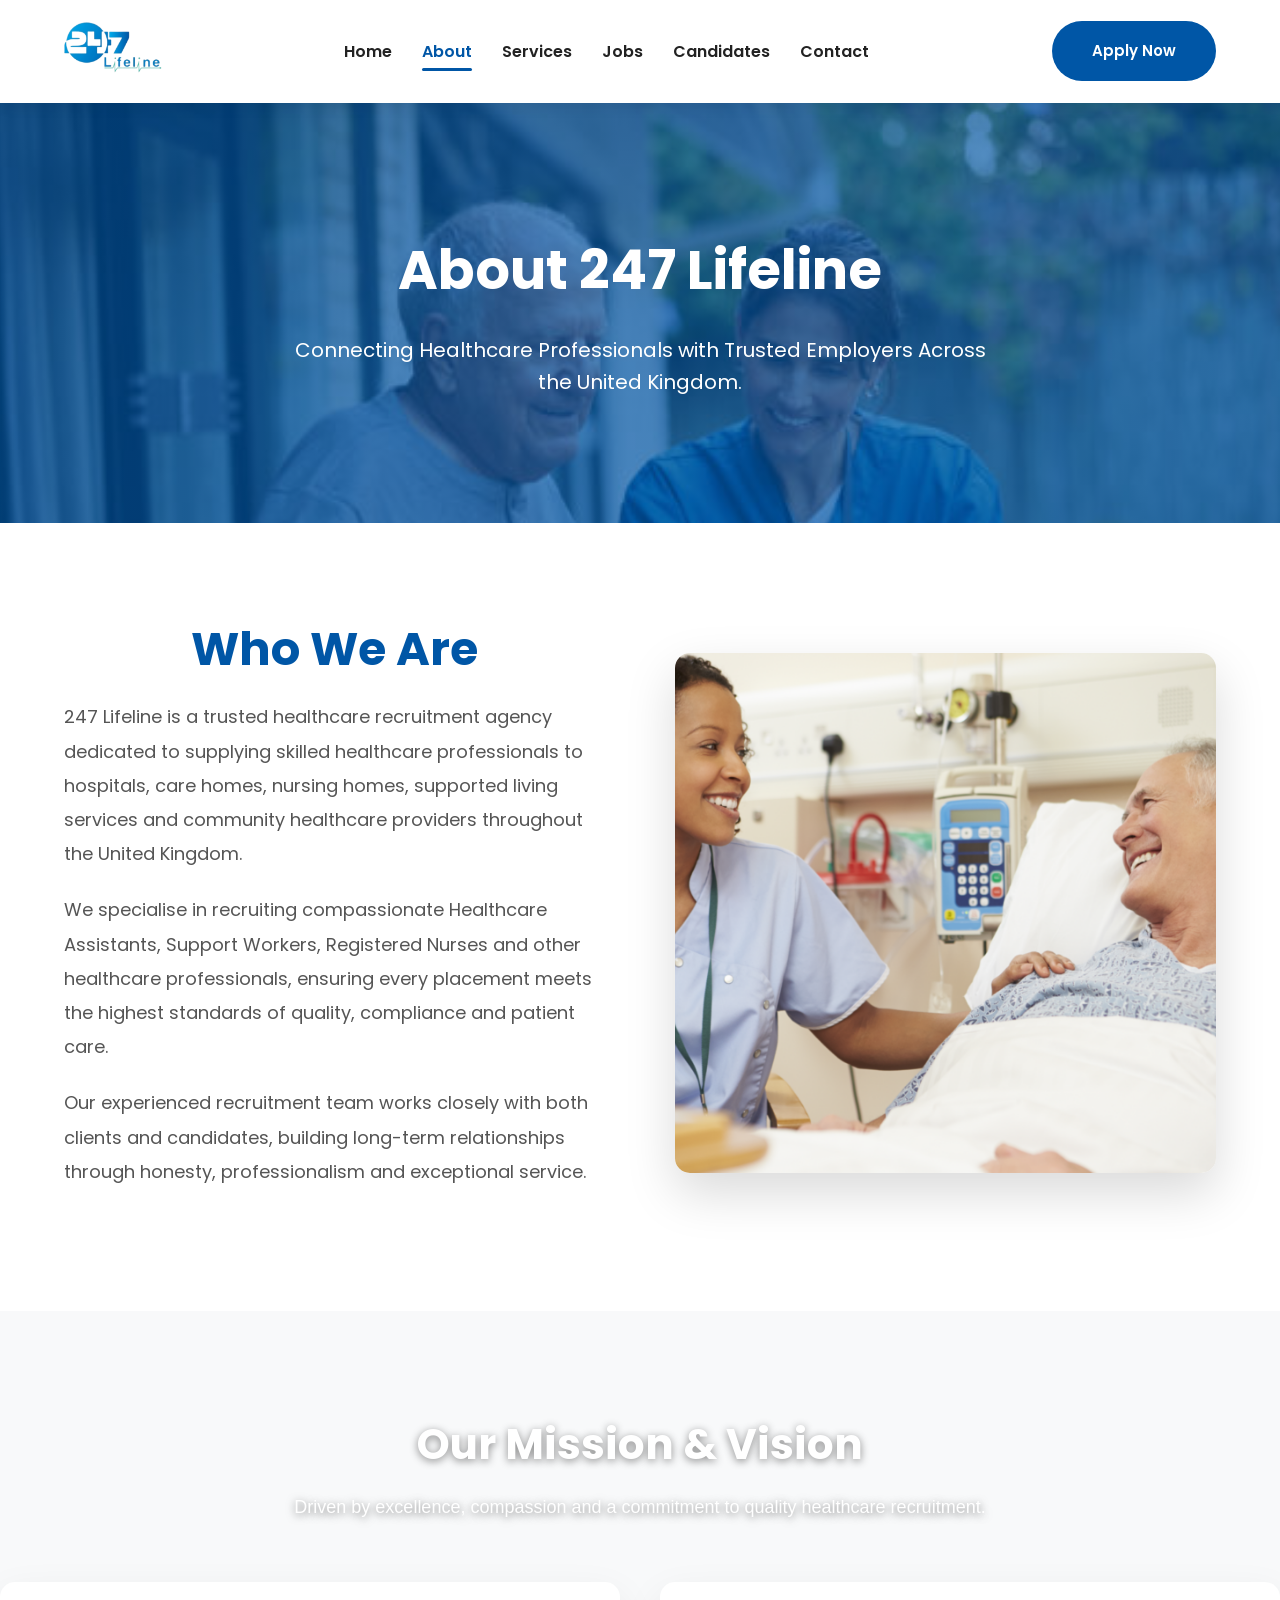
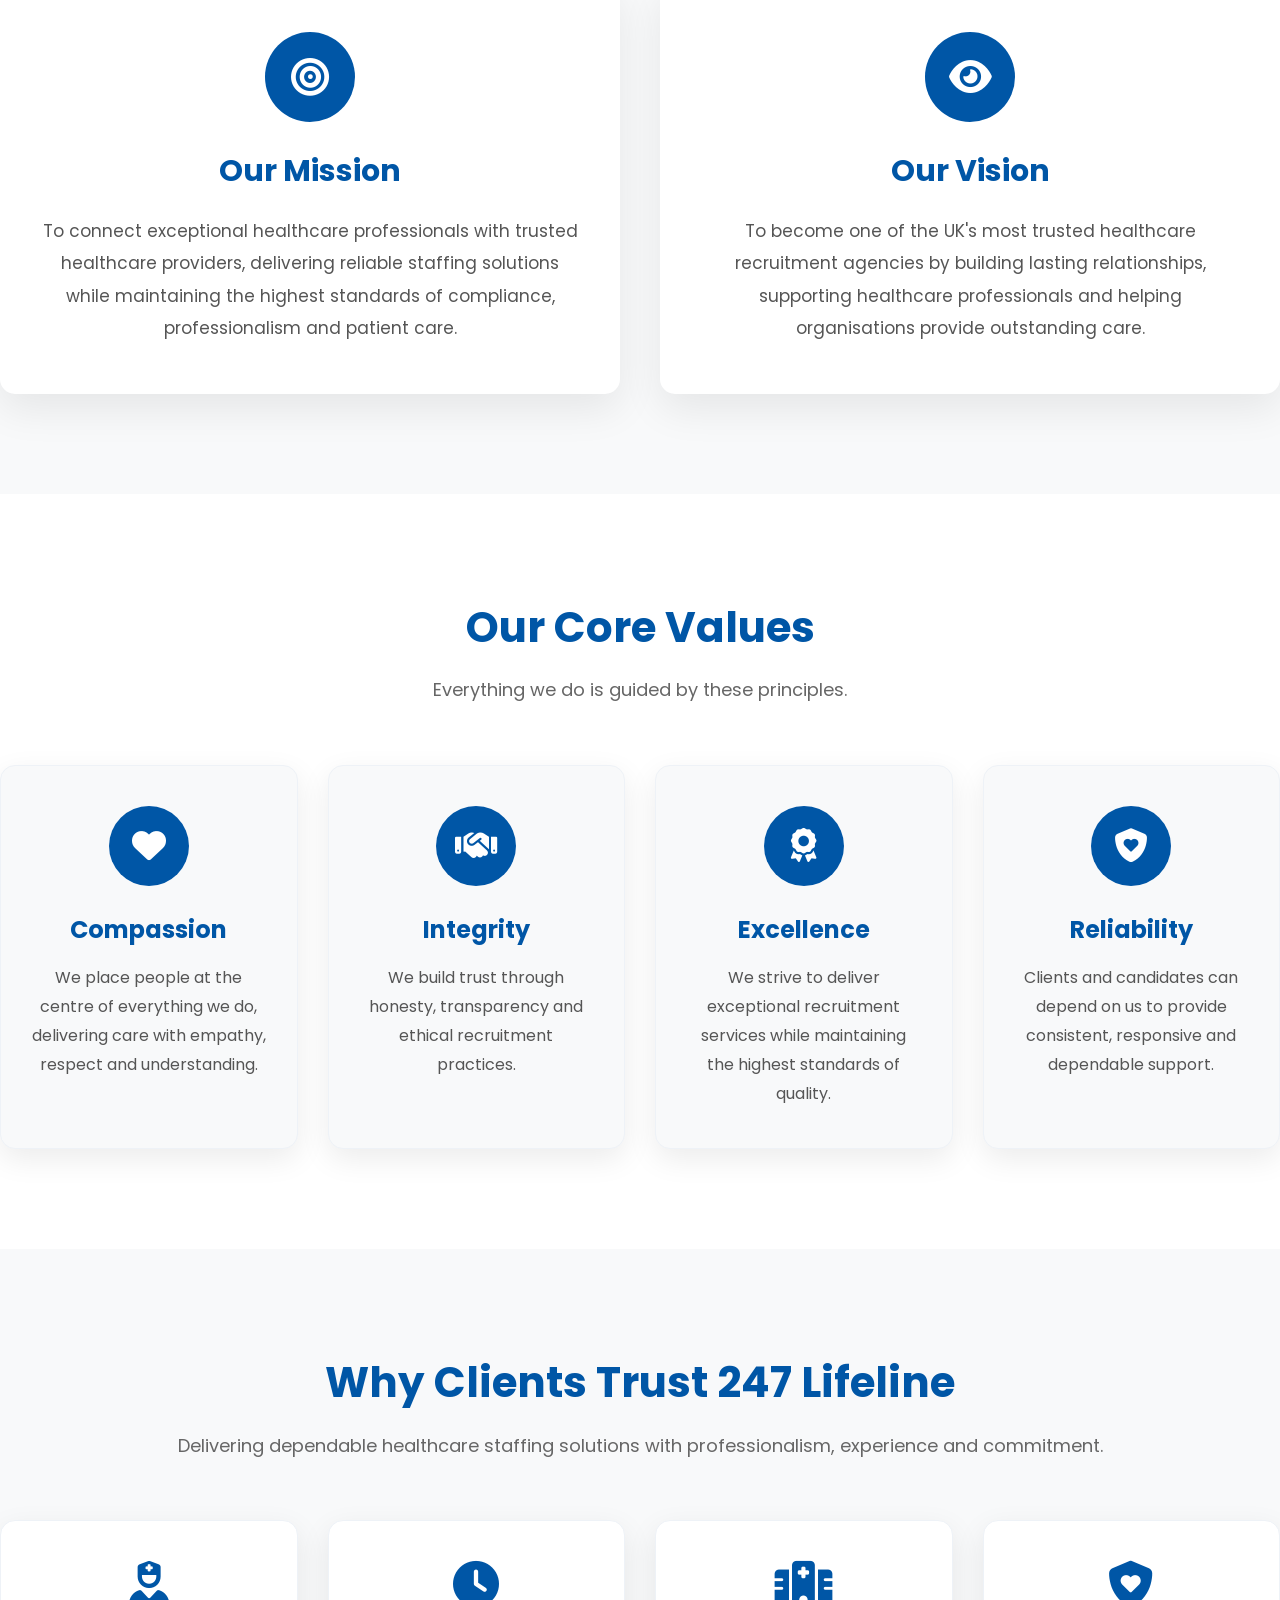
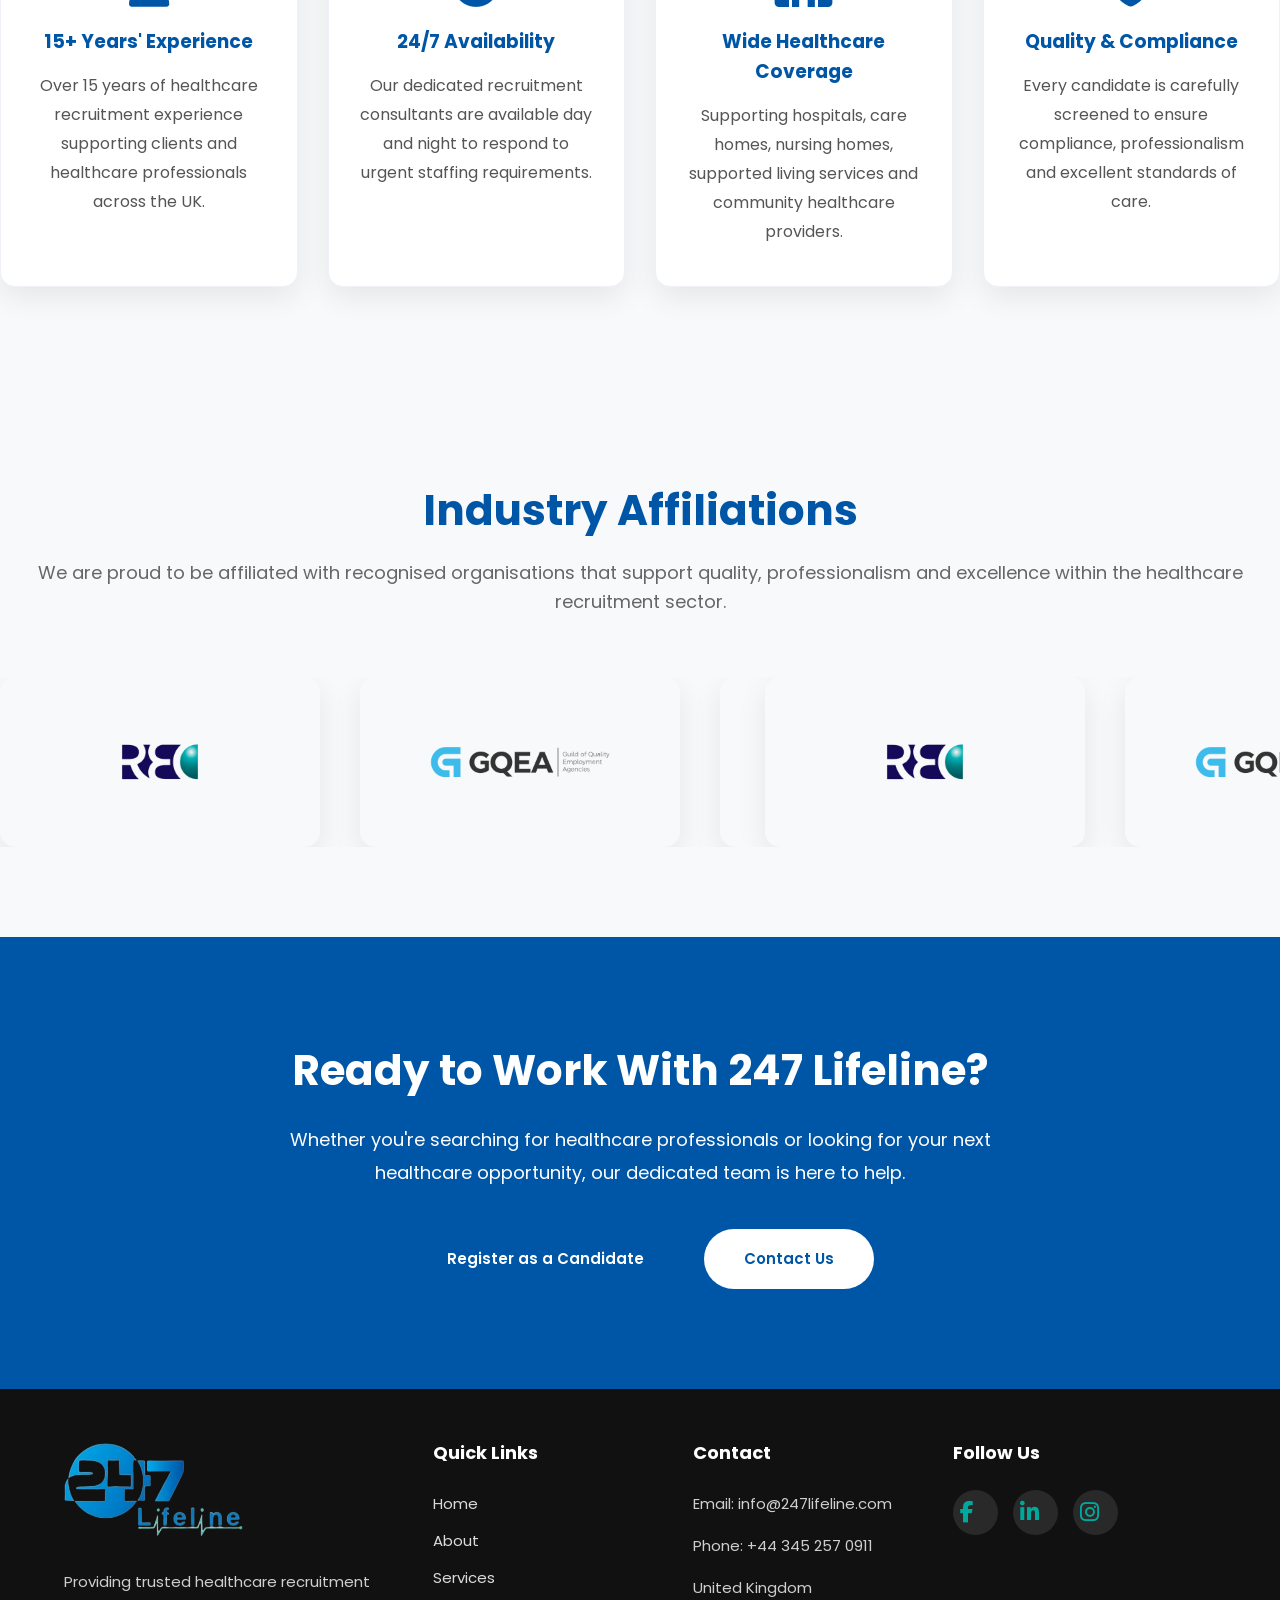
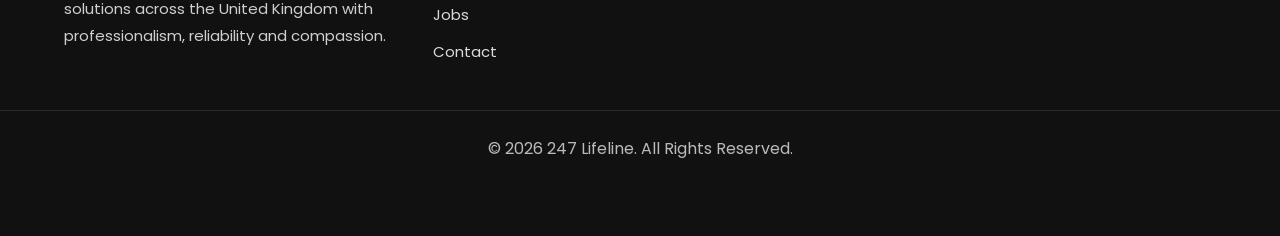
==== commit 0de54273: "Remove duplicate affiliation logo row" ====
--- a/about.html
+++ b/about.html
@@ -370,71 +370,23 @@
 
             <div class="affiliation-track">
 
-    <!-- GROUP 1 -->
-    <div class="affiliation-group">
-        <div class="affiliation-card">
-            <img src="Images/affiliations/reco.png" alt="RECO">
-        </div>
-
-        <div class="affiliation-card">
-            <img src="Images/affiliations/gqea.png" alt="GQEA">
-        </div>
-
-        <div class="affiliation-card">
-            <img src="Images/affiliations/ace.png" alt="HCPA ACE">
-        </div>
-    </div>
-
-    <!-- GROUP 2 -->
-    <div class="affiliation-group" aria-hidden="true">
-        <div class="affiliation-card">
-            <img src="Images/affiliations/reco.png" alt="">
-        </div>
-
-        <div class="affiliation-card">
-            <img src="Images/affiliations/gqea.png" alt="">
-        </div>
-
-        <div class="affiliation-card">
-            <img src="Images/affiliations/ace.png" alt="">
-        </div>
-    </div>
-
-    <!-- GROUP 3 -->
-    <div class="affiliation-group" aria-hidden="true">
-        <div class="affiliation-card">
-            <img src="Images/affiliations/reco.png" alt="">
-        </div>
-
-        <div class="affiliation-card">
-            <img src="Images/affiliations/gqea.png" alt="">
-        </div>
-
-        <div class="affiliation-card">
-            <img src="Images/affiliations/ace.png" alt="">
-        </div>
-    </div>
-
-    <!-- GROUP 4 -->
-    <div class="affiliation-group" aria-hidden="true">
-        <div class="affiliation-card">
-            <img src="Images/affiliations/reco.png" alt="">
-        </div>
-
-        <div class="affiliation-card">
-            <img src="Images/affiliations/gqea.png" alt="">
-        </div>
-
-        <div class="affiliation-card">
-            <img src="Images/affiliations/ace.png" alt="">
-        </div>
-    </div>
-
-</div>
-
-                <!-- IDENTICAL GROUP 2 -->
+                <!-- GROUP 1 -->
+                <div class="affiliation-group">
+                    <div class="affiliation-card">
+                        <img src="Images/affiliations/reco.png" alt="RECO">
+                    </div>
+
+                    <div class="affiliation-card">
+                        <img src="Images/affiliations/gqea.png" alt="GQEA">
+                    </div>
+
+                    <div class="affiliation-card">
+                        <img src="Images/affiliations/ace.png" alt="HCPA ACE">
+                    </div>
+                </div>
+
+                <!-- GROUP 2 -->
                 <div class="affiliation-group" aria-hidden="true">
-
                     <div class="affiliation-card">
                         <img src="Images/affiliations/reco.png" alt="">
                     </div>
@@ -446,14 +398,43 @@
                     <div class="affiliation-card">
                         <img src="Images/affiliations/ace.png" alt="">
                     </div>
-
-                </div>
-
-            </div>
-
-        </div>
-
-    </div>
+                </div>
+
+                <!-- GROUP 3 -->
+                <div class="affiliation-group" aria-hidden="true">
+                    <div class="affiliation-card">
+                        <img src="Images/affiliations/reco.png" alt="">
+                    </div>
+
+                    <div class="affiliation-card">
+                        <img src="Images/affiliations/gqea.png" alt="">
+                    </div>
+
+                    <div class="affiliation-card">
+                        <img src="Images/affiliations/ace.png" alt="">
+                    </div>
+                </div>
+
+                <!-- GROUP 4 -->
+                <div class="affiliation-group" aria-hidden="true">
+                    <div class="affiliation-card">
+                        <img src="Images/affiliations/reco.png" alt="">
+                    </div>
+
+                    <div class="affiliation-card">
+                        <img src="Images/affiliations/gqea.png" alt="">
+                    </div>
+
+                    <div class="affiliation-card">
+                        <img src="Images/affiliations/ace.png" alt="">
+                    </div>
+                </div>
+
+            </div> <!-- affiliation-track -->
+
+        </div> <!-- affiliation-slider -->
+
+    </div> <!-- container -->
 
 </section>
 <!-- ==========================================
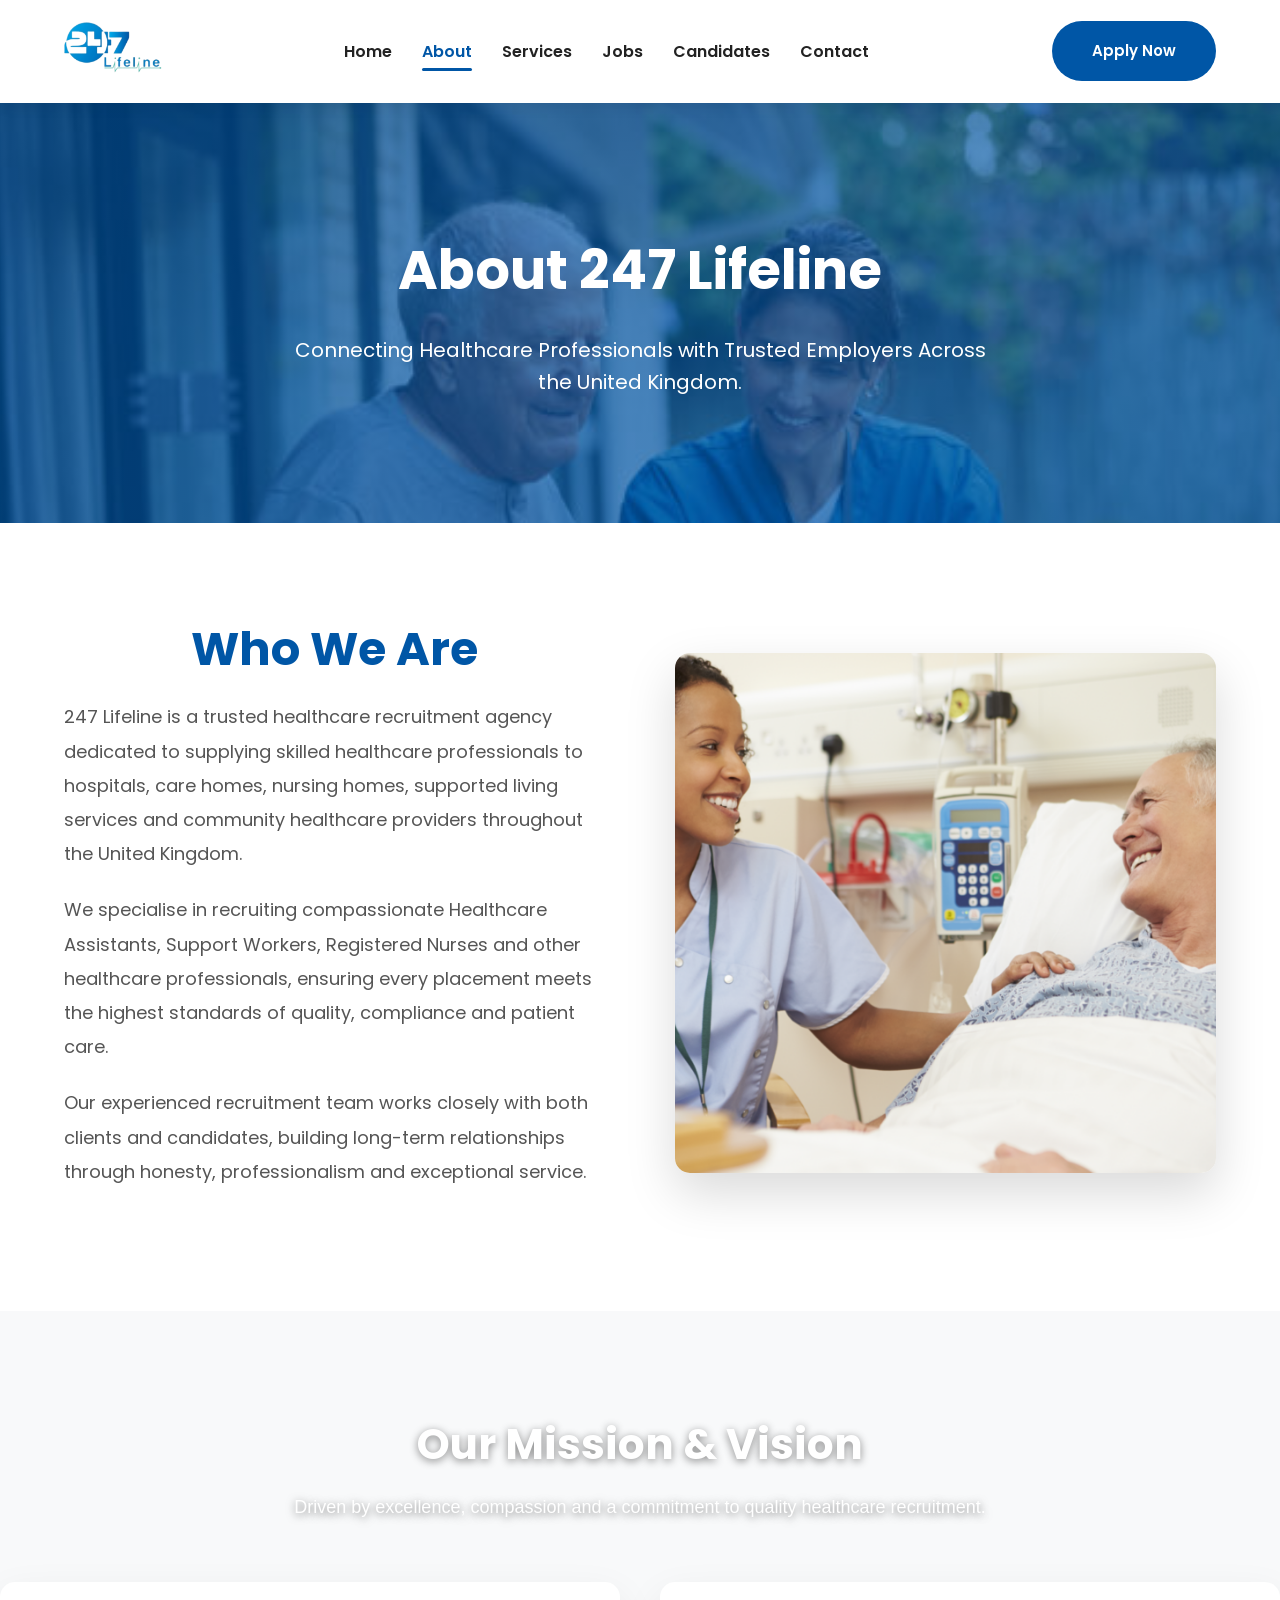
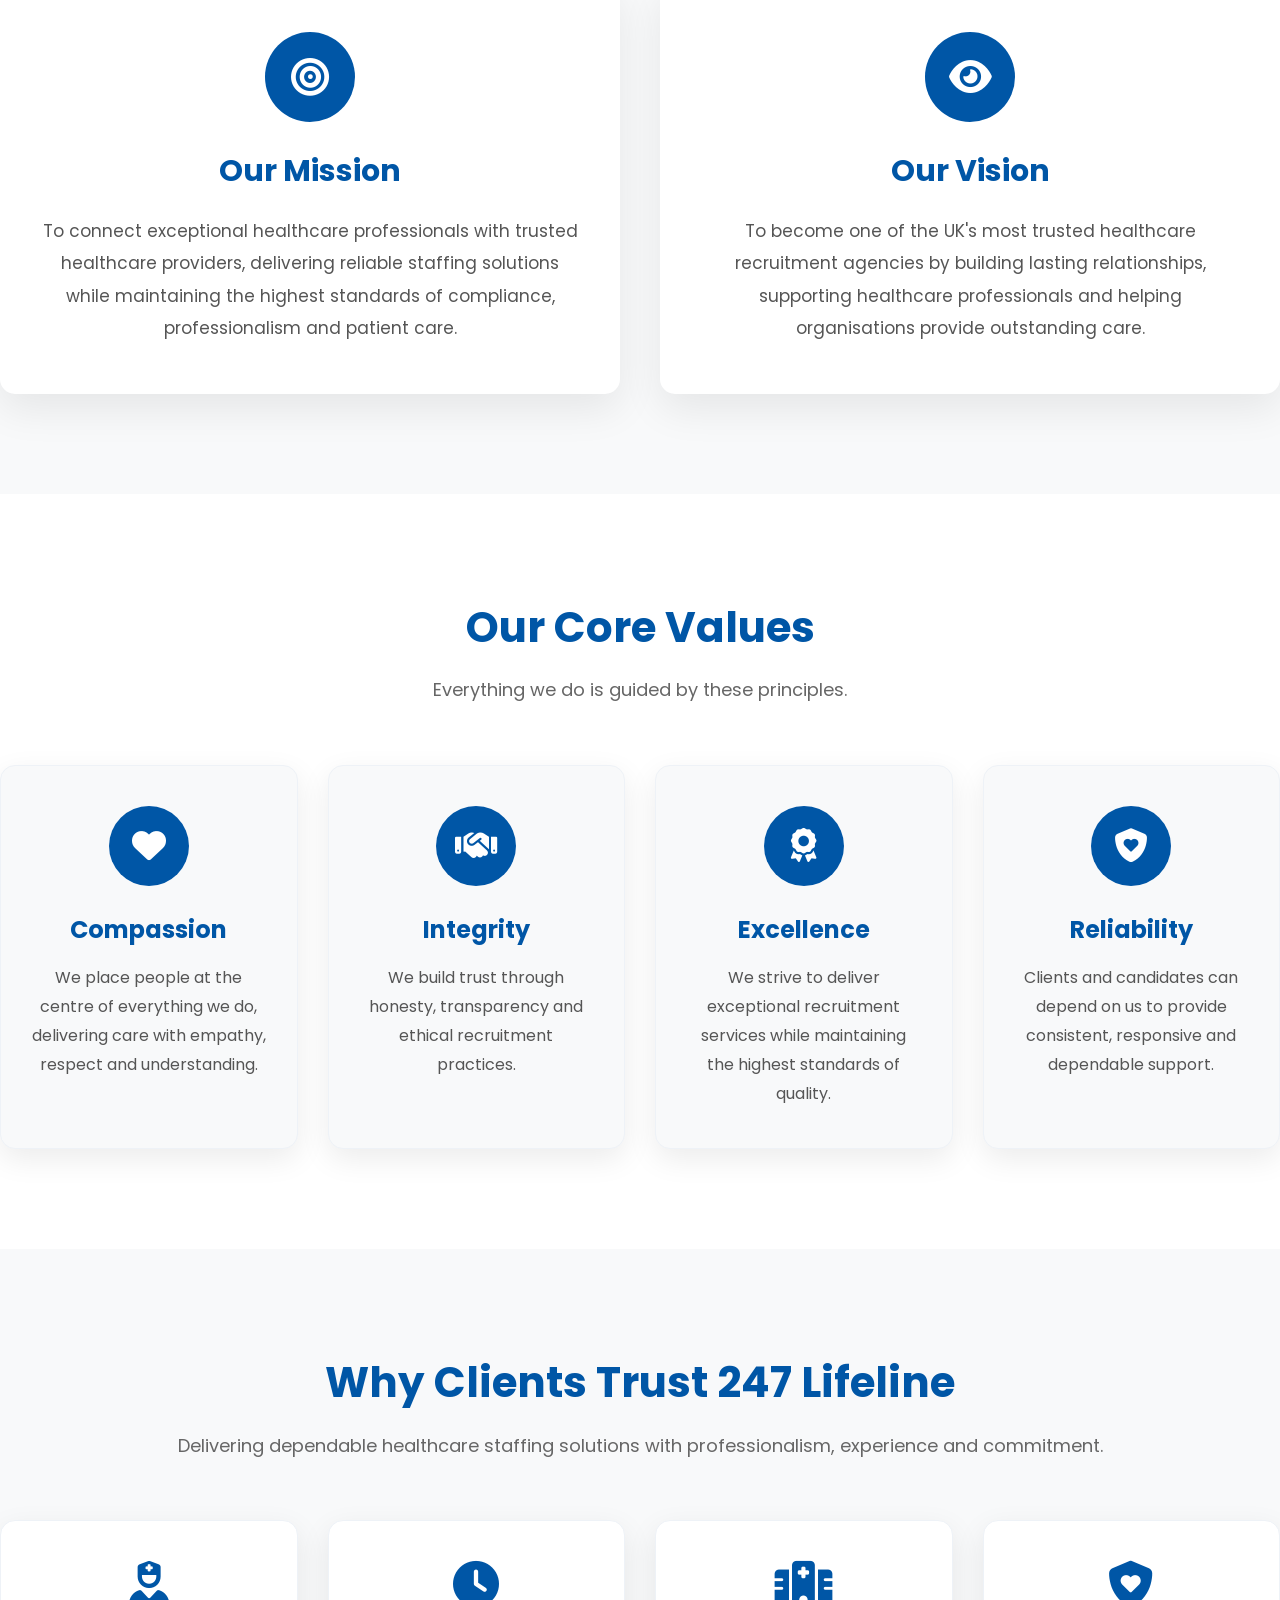
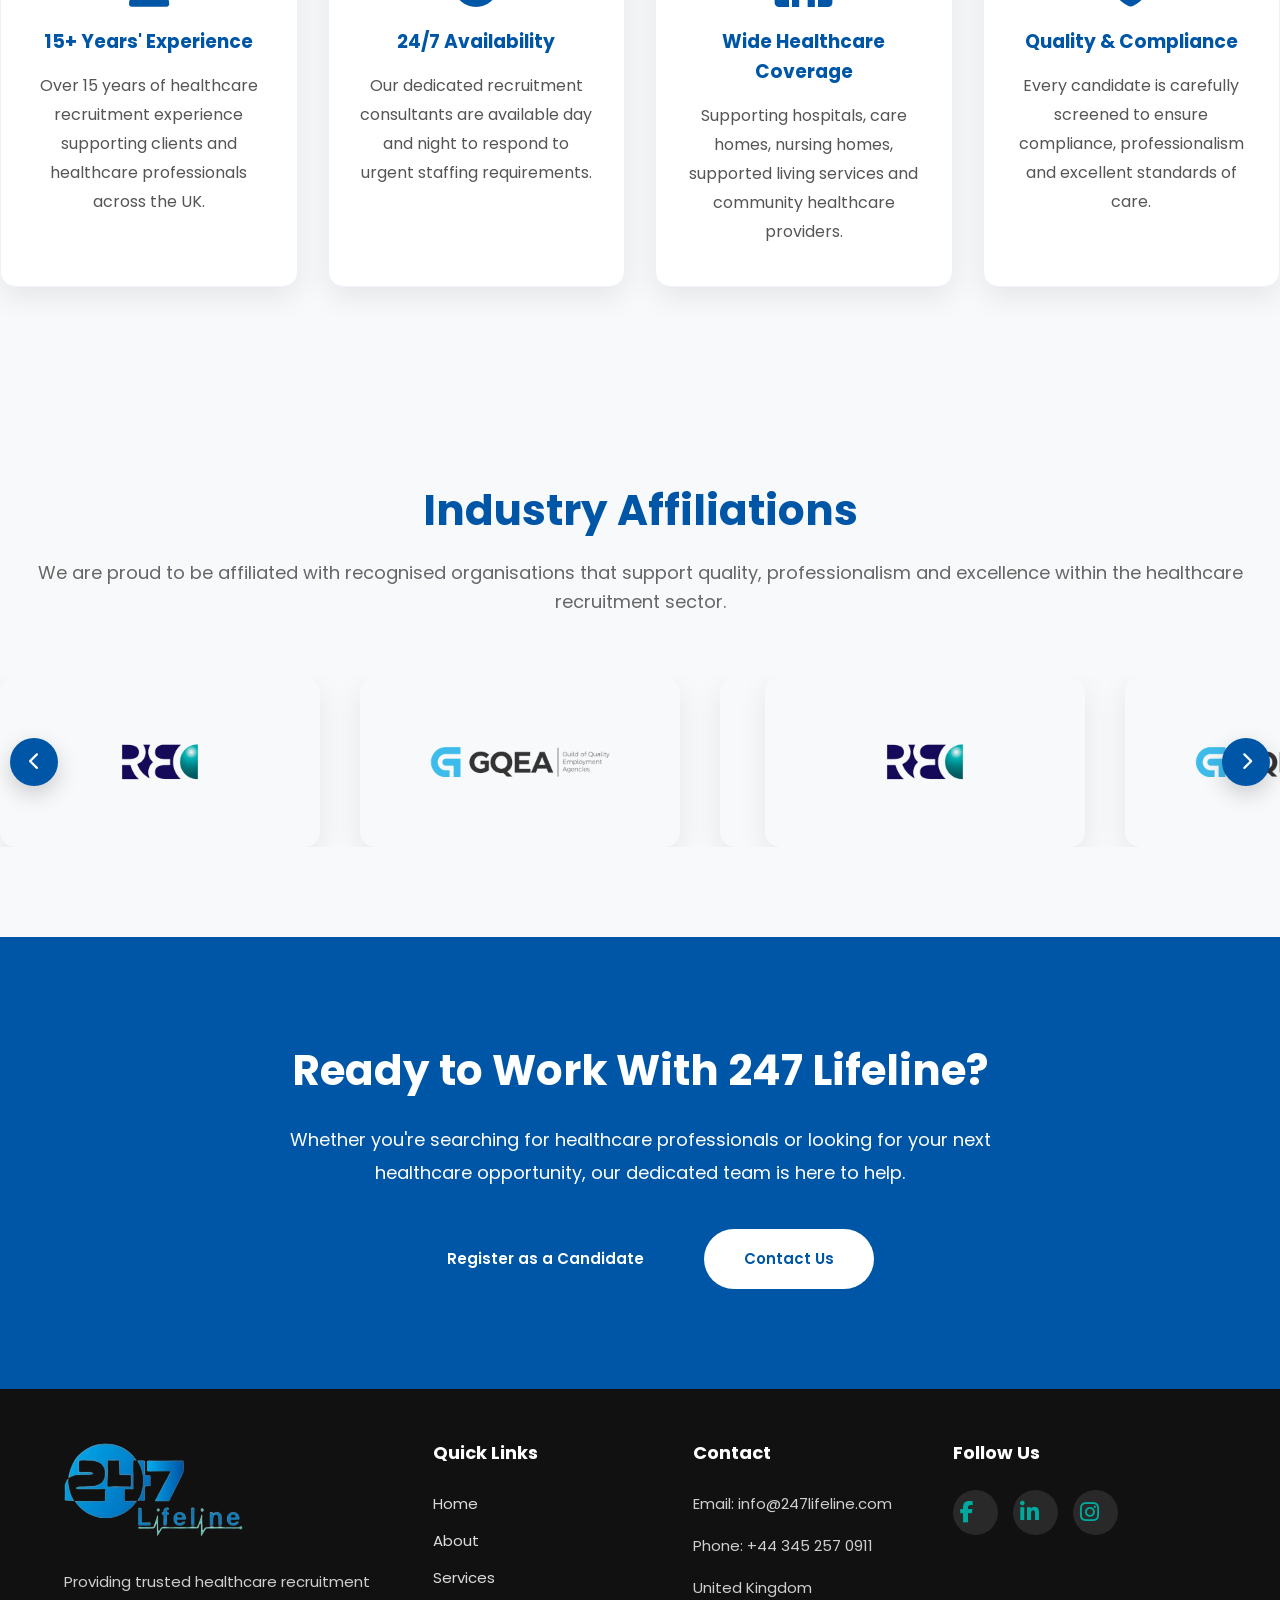
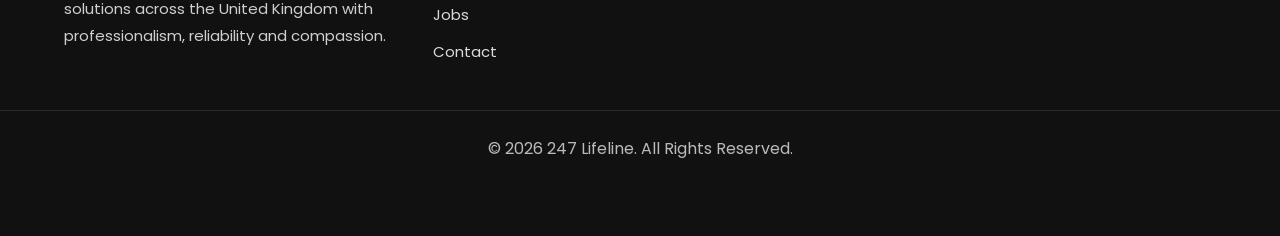
==== commit 2303ef53: "Add autoplay swipe and arrow controls to affiliation slider" ====
--- a/about.html
+++ b/about.html
@@ -366,9 +366,18 @@
             We are proud to be affiliated with recognised organisations that support quality, professionalism and excellence within the healthcare recruitment sector.
         </p>
 
-        <div class="affiliation-slider">
-
-            <div class="affiliation-track">
+<div class="affiliation-slider-wrapper">
+
+    <button
+        class="affiliation-arrow affiliation-arrow-left"
+        type="button"
+        aria-label="Previous affiliations">
+        <i class="fa-solid fa-chevron-left"></i>
+    </button>
+
+    <div class="affiliation-slider">
+
+        <div class="affiliation-track">
 
                 <!-- GROUP 1 -->
                 <div class="affiliation-group">
@@ -430,9 +439,18 @@
                     </div>
                 </div>
 
-            </div> <!-- affiliation-track -->
-
-        </div> <!-- affiliation-slider -->
+        </div> <!-- affiliation-track -->
+
+    </div> <!-- affiliation-slider -->
+
+    <button
+        class="affiliation-arrow affiliation-arrow-right"
+        type="button"
+        aria-label="Next affiliations">
+        <i class="fa-solid fa-chevron-right"></i>
+    </button>
+
+</div> <!-- affiliation-slider-wrapper -->
 
     </div> <!-- container -->
 
--- a/CSS/style.css
+++ b/CSS/style.css
@@ -1793,7 +1793,7 @@
 
 }
 /* ==========================================
-   INFINITE AFFILIATION LOGO SLIDER
+   RESPONSIVE SWIPEABLE AFFILIATION SLIDER
 ========================================== */
 
 #affiliations{
@@ -1802,14 +1802,85 @@
 
 .affiliation-slider{
     width:100%;
-    overflow:hidden;
+    overflow-x:auto;
+    overflow-y:hidden;
     margin-top:35px;
+
+    -webkit-overflow-scrolling:touch;
+    scrollbar-width:none;
+    cursor:grab;
+}
+.affiliation-slider-wrapper{
+    position:relative;
+    width:100%;
+}
+
+.affiliation-arrow{
+    position:absolute;
+    top:50%;
+    transform:translateY(-50%);
+
+    width:48px;
+    height:48px;
+
+    border:none;
+    border-radius:50%;
+
+    background:var(--primary);
+    color:#fff;
+
+    display:flex;
+    align-items:center;
+    justify-content:center;
+
+    font-size:18px;
+    cursor:pointer;
+
+    z-index:10;
+
+    box-shadow:0 8px 22px rgba(0,0,0,.18);
+}
+
+.affiliation-arrow-left{
+    left:10px;
+}
+
+.affiliation-arrow-right{
+    right:10px;
+}
+
+.affiliation-arrow:hover{
+    background:#003f7d;
+}
+
+@media (max-width:576px){
+
+    .affiliation-arrow{
+        width:40px;
+        height:40px;
+        font-size:15px;
+    }
+
+    .affiliation-arrow-left{
+        left:5px;
+    }
+
+    .affiliation-arrow-right{
+        right:5px;
+    }
+}
+
+.affiliation-slider::-webkit-scrollbar{
+    display:none;
+}
+
+.affiliation-slider:active{
+    cursor:grabbing;
 }
 
 .affiliation-track{
     display:flex;
     width:max-content;
-    animation:affiliationMarquee 24s linear infinite;
 }
 
 .affiliation-group{
@@ -1840,13 +1911,44 @@
     object-fit:contain;
 }
 
-@keyframes affiliationMarquee{
-    from{
-        transform:translateX(0);
-    }
-
-    to{
-        transform:translateX(-25%);
+/* TABLET */
+
+@media (max-width:992px){
+
+    .affiliation-card{
+        flex-basis:270px;
+        min-height:145px;
+        padding:30px;
+    }
+
+    .affiliation-group{
+        gap:25px;
+        padding-right:25px;
+    }
+}
+
+/* MOBILE */
+
+@media (max-width:576px){
+
+    .affiliation-slider{
+        margin-top:25px;
+    }
+
+    .affiliation-card{
+        flex-basis:220px;
+        min-height:125px;
+        padding:25px;
+    }
+
+    .affiliation-card img{
+        max-width:150px;
+        max-height:75px;
+    }
+
+    .affiliation-group{
+        gap:18px;
+        padding-right:18px;
     }
 }
 /* ==========================================
